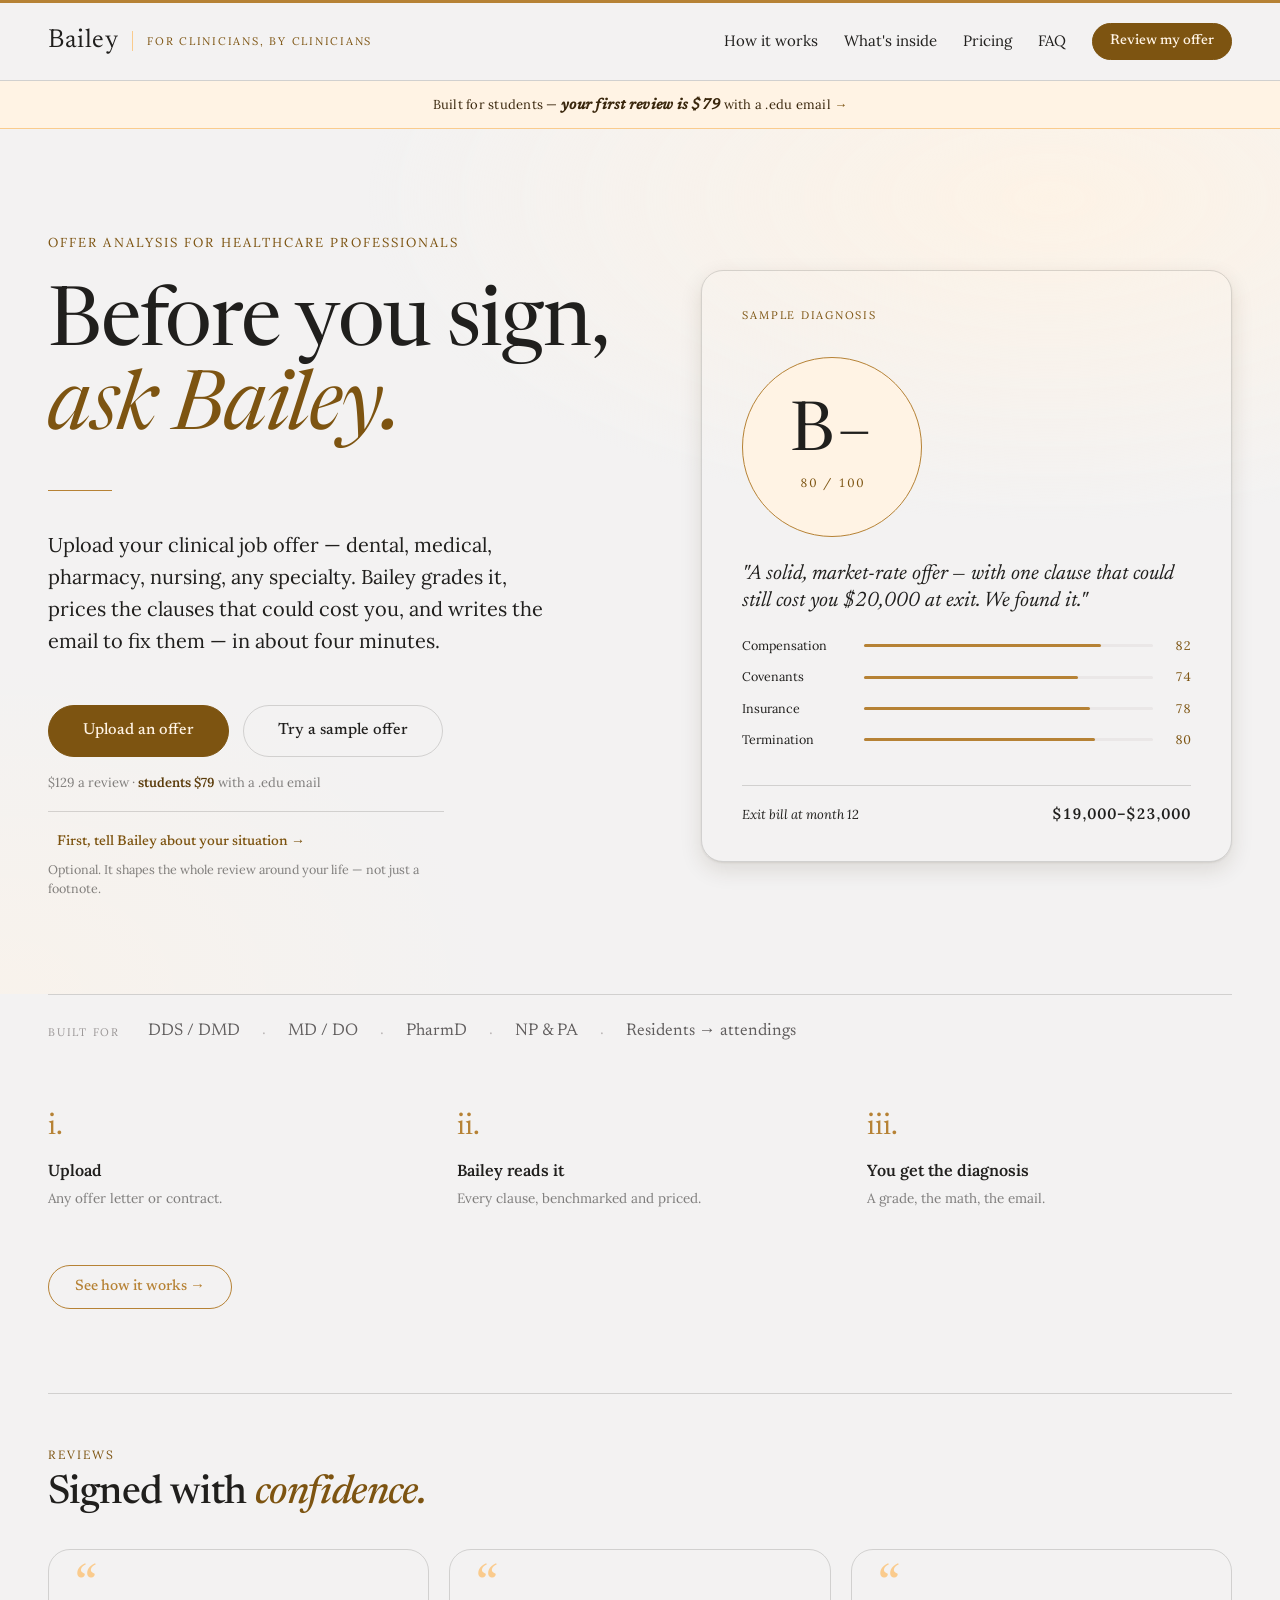
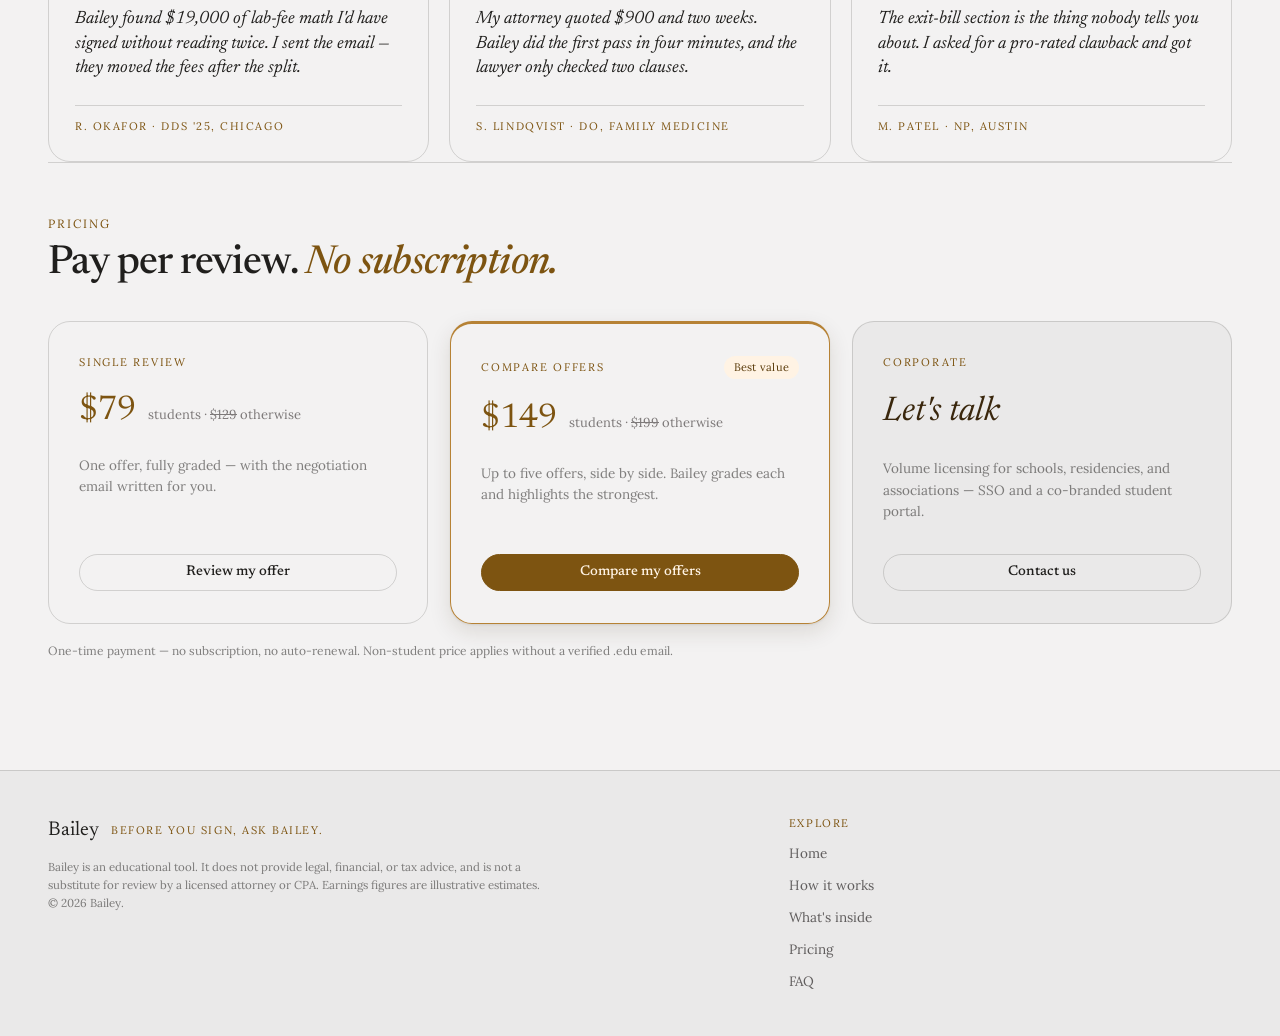
==== bailey/public/index.html @ 5e0b79df "Personalization reshapes the whole review; front-load it; lighten How-it-works Make personalization " ====
<!doctype html>
<html lang="en">
<head>
<meta charset="utf-8">
<meta name="viewport" content="width=device-width, initial-scale=1">
<title>Bailey - offer analysis for clinicians</title>
</head>
<body>
<style>
@font-face {
  font-family: 'Lora';
  font-style: italic;
  font-weight: 400;
  font-display: swap;
  src: url([data-uri]) format('woff2');
}

@font-face {
  font-family: 'Lora';
  font-style: normal;
  font-weight: 400;
  font-display: swap;
  src: url([data-uri]) format('woff2');
}

@font-face {
  font-family: 'Lora';
  font-style: normal;
  font-weight: 600;
  font-display: swap;
  src: url([data-uri]) format('woff2');
}

@font-face {
  font-family: 'Newsreader';
  font-style: italic;
  font-weight: 400;
  font-display: swap;
  src: url([data-uri]) format('woff2');
}

@font-face {
  font-family: 'Newsreader';
  font-style: italic;
  font-weight: 500;
  font-display: swap;
  src: url([data-uri]) format('woff2');
}

@font-face {
  font-family: 'Newsreader';
  font-style: normal;
  font-weight: 400;
  font-display: swap;
  src: url([data-uri]) format('woff2');
}

@font-face {
  font-family: 'Newsreader';
  font-style: normal;
  font-weight: 500;
  font-display: swap;
  src: url([data-uri]) format('woff2');
}

@font-face {
  font-family: 'Newsreader';
  font-style: normal;
  font-weight: 600;
  font-display: swap;
  src: url([data-uri]) format('woff2');
}



/* \u2550\u2550 Classical \u2014 design-system tokens \u2550\u2550 */
:root {
  --color-bg: #f3f2f2;
  --color-surface: #eae9e9;
  --color-text: #201f1d;
  --color-accent: #b68235;
  --color-divider: color-mix(in srgb, #201f1d 16%, transparent);

  --color-neutral-100: #f8f4f4;
  --color-neutral-200: #eae7e7;
  --color-neutral-300: #d7d3d3;
  --color-neutral-400: #bab6b6;
  --color-neutral-500: #9b9797;
  --color-neutral-600: #7d7979;
  --color-neutral-700: #605d5d;
  --color-neutral-800: #444141;
  --color-neutral-900: #2d2b2b;

  --color-accent-100: #fff3e4;
  --color-accent-200: #ffe3bf;
  --color-accent-300: #facb8d;
  --color-accent-400: #e1ad66;
  --color-accent-500: #c28d41;
  --color-accent-600: #a06f24;
  --color-accent-700: #7d5411;
  --color-accent-800: #5a3b0a;
  --color-accent-900: #3a270d;

  --color-accent-2-100: #fff3e4;
  --color-accent-2-800: #573d14;

  /* Page-level overrides for the Classical direction: Newsreader display serif,
     Lora body, pill controls, softly rounded cards. */
  --font-heading: 'Newsreader', Georgia, serif;
  --font-body: 'Lora', Georgia, serif;
  --font-heading-weight: 500;

  --radius-sm: 2px;
  --radius-md: 14px;
  --radius-lg: 7px;

  /* Warm, brown-tinted, layered shadows \u2014 reads like ink on paper, not a grey box */
  --shadow-sm: 0 1px 2px color-mix(in srgb, #3a270d 10%, transparent);
  --shadow-md: 0 1px 2px color-mix(in srgb, #3a270d 9%, transparent), 0 8px 22px color-mix(in srgb, #3a270d 12%, transparent);
  --shadow-lg: 0 2px 4px color-mix(in srgb, #3a270d 8%, transparent), 0 20px 46px color-mix(in srgb, #3a270d 17%, transparent);
}

*, *::before, *::after { box-sizing: border-box; }
body {
  margin: 0; background: var(--color-bg); color: var(--color-text);
  font-family: var(--font-body); font-size: 15px; line-height: 1.55; font-weight: 400;
}
h1, h2, h3, h4, h5, h6 {
  font-family: var(--font-heading); font-weight: var(--font-heading-weight);
  line-height: 1.12; letter-spacing: -0.015em; margin: 0 0 9px;
  text-wrap: balance;
}
h1 { font-weight: 400; }
p { margin: 0 0 14px; }
em { font-style: italic; }
a { color: var(--color-accent); text-underline-offset: 3px; }
a:hover { color: var(--color-accent-700); }
img { display: block; max-width: 100%; }
.text-muted { color: color-mix(in srgb, var(--color-text) 55%, transparent); }
:focus { outline: none; }
:focus-visible { outline: 2px solid var(--color-accent); outline-offset: 2px; }
::selection { background: color-mix(in srgb, var(--color-accent) 30%, transparent); }

/* \u2014 buttons (pill) \u2014 */
.btn {
  display: inline-flex; align-items: center; justify-content: center; gap: 6px;
  cursor: pointer; text-decoration: none;
  font-family: var(--font-heading); font-weight: var(--font-heading-weight);
  font-size: 14px; line-height: 1.2; color: var(--color-text);
  background: transparent; border: 1px solid transparent;
  padding: 9px 17px; border-radius: 999px;
}
.btn { transition: background .18s ease, border-color .18s ease, color .18s ease, transform .18s ease; }
.btn:disabled { opacity: 0.45; cursor: not-allowed; }
.btn-primary { color: var(--color-accent); border-color: var(--color-accent); }
.btn-primary:hover { background: color-mix(in srgb, var(--color-accent) 12%, transparent); }
.btn-primary:active { background: color-mix(in srgb, var(--color-accent) 22%, transparent); }
/* Solid, embossed-gold anchor button for the page's primary actions */
.btn-solid { background: var(--color-accent-700); color: var(--color-accent-100); border-color: var(--color-accent-700); }
.btn-solid:hover { background: var(--color-accent-800); border-color: var(--color-accent-800); color: var(--color-accent-100); }
.btn-solid:active { background: var(--color-accent-900); }
.btn-secondary { border-color: var(--color-divider); }
.btn-secondary:hover { background: color-mix(in srgb, var(--color-text) 7%, transparent); }
.btn-ghost { color: var(--color-accent-700); padding-inline: 4px; }
.btn-ghost:hover { color: var(--color-accent-800); background: color-mix(in srgb, var(--color-accent) 10%, transparent); }
.btn-block { width: 100%; }

/* \u2014 cards \u2014 */
.card {
  display: flex; flex-direction: column; gap: 9px;
  padding: 14px; border-radius: 22px; background: transparent;
  border: 1px solid var(--color-divider);
}
.card-kicker { font-size: 10px; letter-spacing: 0.1em; text-transform: uppercase; color: var(--color-accent); }
.elev-md { box-shadow: var(--shadow-md); }
.card { transition: box-shadow .22s ease, transform .22s ease, border-color .22s ease; }
@media (prefers-reduced-motion: no-preference) {
  .lift:hover { transform: translateY(-4px); box-shadow: var(--shadow-lg); border-color: color-mix(in srgb, var(--color-accent) 45%, var(--color-divider)); }
}

/* \u2014 tags (pill) \u2014 */
.tag {
  display: inline-flex; align-items: center; font-size: 11px;
  letter-spacing: 0.02em; padding: 3px 10px; border-radius: 999px;
}
.tag-accent { background: var(--color-accent-100); color: var(--color-accent-800); }
.tag-accent-2 { background: var(--color-accent-2-100); color: var(--color-accent-2-800); }
.tag-neutral { background: var(--color-neutral-100); color: var(--color-neutral-800); }
.tag-outline { border: 1px solid var(--color-accent); color: var(--color-accent); }

/* \u2014 nav \u2014 */
.nav {
  border-top: 3px solid var(--color-accent);
  border-bottom: 1px solid var(--color-divider);
}
.nav-inner {
  display: flex; align-items: center; justify-content: space-between; gap: 18px;
  padding: 20px 48px;
}
.nav a { color: var(--color-text); text-decoration: none; font-size: 15px; }
.nav a:hover { color: var(--color-accent-700); }
.nav-anchor { position: relative; padding-bottom: 2px; }
.nav-anchor::after {
  content: ""; position: absolute; left: 0; right: 0; bottom: -1px; height: 1.5px;
  background: var(--color-accent); transform: scaleX(0); transform-origin: left center;
  transition: transform .22s ease;
}
.nav-anchor:hover::after { transform: scaleX(1); }
.brand-home { transition: opacity .12s; }
.brand-home:hover { opacity: .68; }
/* mobile hamburger \u2014 hidden on desktop, revealed at the tablet breakpoint */
.nav-burger { display: none; flex-direction: column; justify-content: center; gap: 5px; width: 42px; height: 42px; padding: 9px; margin-right: -9px; background: none; border: none; cursor: pointer; }
.nav-burger span { display: block; width: 100%; height: 2px; border-radius: 2px; background: var(--color-text); transition: transform .22s ease, opacity .18s ease; }
.nav-burger.open span:nth-child(1) { transform: translateY(7px) rotate(45deg); }
.nav-burger.open span:nth-child(2) { opacity: 0; }
.nav-burger.open span:nth-child(3) { transform: translateY(-7px) rotate(-45deg); }
.mobile-menu { display: none; border-bottom: 1px solid var(--color-divider); background: var(--color-bg); padding: 6px 22px 20px; }
.mobile-menu.open { display: block; }
.mm-link { display: block; width: 100%; text-align: left; background: none; border: none; border-bottom: 1px solid var(--color-divider); padding: 15px 2px; font-family: var(--font-heading); font-size: 19px; color: var(--color-text); cursor: pointer; }
.mm-link[aria-current="page"] { color: var(--color-accent-800); }
.foot-link { transition: color .15s ease; }
.foot-link:hover { color: var(--color-accent-700) !important; }
.student-bar { transition: background .15s ease; }
.student-bar:hover { background: var(--color-accent-200) !important; }
.sample-pick { transition: border-color .15s ease, background .15s ease; }
.sample-pick:hover { border-color: var(--color-accent) !important; background: color-mix(in srgb, var(--color-accent) 6%, transparent) !important; }
.quiz-opt { transition: border-color .15s ease, background .15s ease; }
.quiz-opt:hover { border-color: var(--color-accent) !important; }

/* \u2014 tables \u2014 */
.table { width: 100%; border-collapse: collapse; font-size: 14px; }
.table th {
  text-align: left; font-size: 11px; letter-spacing: 0.08em; text-transform: uppercase;
  color: color-mix(in srgb, var(--color-text) 60%, transparent);
  padding: 9px; border-bottom: 1px solid var(--color-divider);
}
.table td { padding: 9px; border-bottom: 1px solid var(--color-divider); vertical-align: top; }

details summary::-webkit-details-marker { color: var(--color-accent); }
.table-wrap { overflow-x: auto; }

/* Soft warm glow grounding the hero \u2014 reads as paper catching light, not a flat panel */
.hero-section {
  background:
    radial-gradient(1100px 520px at 82% 8%, color-mix(in srgb, var(--color-accent-100) 85%, transparent) 0%, transparent 62%),
    radial-gradient(900px 600px at 0% 100%, color-mix(in srgb, var(--color-accent-100) 45%, transparent) 0%, transparent 55%);
}

/* Collapse the two-column hero before the columns get cramped */
@media (max-width: 1024px) {
  .hero-grid { grid-template-columns: 1fr !important; gap: 40px !important; }
  .hero-grid .hero-card-body { max-width: 620px; }
}
/* Medium band: hero stays two-column but the card is narrow, so stack the
   grade ring above the score bars instead of squishing the bars to a stub. */
@media (min-width: 1025px) and (max-width: 1400px) {
  .hero-card-body { grid-template-columns: 1fr !important; gap: 24px !important; }
}

/* Tablet and below */
@media (max-width: 820px) {
  .nav-inner { padding: 16px 22px; }
  .nav-actions { display: none !important; }
  .nav-burger { display: flex; }
  .hero-section { padding-top: 56px !important; padding-bottom: 60px !important; }
  h1.hero-title { font-size: 46px !important; }
  .pad { padding-left: 22px !important; padding-right: 22px !important; }
  .grid-collapse { grid-template-columns: 1fr !important; }
  h1.hero-title { font-size: 44px !important; }
  .stats-grid { grid-template-columns: 1fr 1fr !important; }
  .stats-grid > div { border-right: none !important; }
  .stats-grid > div:nth-child(1), .stats-grid > div:nth-child(2) { border-bottom: 1px solid var(--color-divider); }
  /* collapsed feature grids: drop the desktop column dividers and indents so the
     i-vi markers align flush down the single column */
  .feature-grid { row-gap: 10px !important; }
  .feature-grid > div { border-right: none !important; padding-left: 0 !important; padding-right: 0 !important; }
  /* built-for: drop the dot separators (they dangle at line ends when wrapped) */
  .built-for .sep { display: none !important; }
  .built-for { gap: 8px 20px !important; }
  /* landing steps: tighten the gap above and give stacked steps even spacing */
  .steps-grid { margin-top: 30px !important; row-gap: 24px !important; }
  .b2b-cta { border-left: none !important; padding-left: 0 !important; border-top: 1px solid var(--color-accent-300); padding-top: 18px; }
}

/* Phone */
@media (max-width: 560px) {
  .pad { padding-left: 16px !important; padding-right: 16px !important; }
  .nav-inner { padding: 14px 16px !important; }
  /* keep the tagline, but stack it under the wordmark so it reads as intentional */
  .nav-brand { flex-direction: column !important; align-items: flex-start !important; gap: 1px !important; }
  .brand-divider { display: none !important; }
  .brand-tag { font-size: 9.5px !important; letter-spacing: 0.12em !important; }
  body { font-size: 15px; }
  h1.hero-title { font-size: 33px !important; }
  h2 { font-size: 25px !important; }
  .hero-eyebrow { font-size: 11px !important; }
  /* let fixed-column report rows size to content */
  .exit-row { grid-template-columns: 1fr auto !important; gap: 12px !important; }
  .ask-row { grid-template-columns: 26px 1fr !important; row-gap: 6px !important; column-gap: 12px !important; }
  .ask-row .ask-worth { grid-column: 1 / -1 !important; justify-self: start !important; text-align: left !important; }
  /* reflow the 4-column market table into stacked rows */
  .mkt-head { display: none !important; }
  .mkt-row { grid-template-columns: 1fr auto !important; row-gap: 3px !important; column-gap: 12px !important; padding: 14px 0 !important; align-items: start !important; }
  .mkt-row > :nth-child(1) { grid-column: 1; grid-row: 1; }
  .mkt-row > :nth-child(4) { grid-column: 2; grid-row: 1; }
  .mkt-row > :nth-child(2) { grid-column: 1 / -1; grid-row: 2; }
  .mkt-row > :nth-child(3) { grid-column: 1 / -1; grid-row: 3; }
  .mkt-row > :nth-child(2)::before { content: "This offer: "; color: var(--color-neutral-600); }
  .mkt-row > :nth-child(3)::before { content: "Typical: "; color: var(--color-neutral-600); }
  /* grade ring a touch smaller so it never crowds the width */
  .grade-ring-lg { width: 168px !important; height: 168px !important; }
  .grade-ring-lg .grade-letter { font-size: 64px !important; }
  /* red-flag rows: stack the cost column above the note */
  .flag-body { grid-template-columns: 1fr !important; gap: 8px !important; }
  .flag-cost { border-right: none !important; padding-right: 0 !important; }
  /* hero sample card: stack the grade ring above the score bars */
  .hero-card-body { grid-template-columns: 1fr !important; gap: 20px !important; }
  .hero-ring { width: 150px !important; height: 150px !important; }
  .hero-ring span:first-child { font-size: 54px !important; }
}

/* Print / Save-as-PDF: strip the chrome and print the report cleanly */
@media print {
  .nav, .student-bar, .mobile-menu, footer, .no-print { display: none !important; }
  body { background: #fff; }
  main { max-width: none !important; padding: 0 24px !important; }
  .card { box-shadow: none !important; }
  a { color: inherit; text-decoration: none; }
  section { break-inside: avoid; }
  .flag-row, .ask-row, .exit-row, .mkt-row, tr { break-inside: avoid; }
  /* the compare table is wide on screen; shrink it to fit a printed page */
  .cmp-table { min-width: 0 !important; font-size: 10.5px !important; }
  .cmp-table th, .cmp-table td { padding: 5px 6px !important; }
}

</style>
<div id="app" style="min-height:100vh;display:flex;flex-direction:column;"></div>

<script>
/* Guarantee a responsive viewport. The artifact host wraps this page in its own
   <head>; without width=device-width, phones render at a ~980px layout and zoom
   out, and the mobile breakpoints never fire. Assert it during parse AND again
   on DOMContentLoaded/load, in case the host sets its own viewport after us. */
(function () {
  function forceViewport() {
    var m = document.querySelector('meta[name="viewport"]');
    if (!m) { m = document.createElement("meta"); m.name = "viewport"; document.head.appendChild(m); }
    if (m.getAttribute("content") !== "width=device-width, initial-scale=1") {
      m.setAttribute("content", "width=device-width, initial-scale=1");
    }
  }
  forceViewport();
  document.addEventListener("DOMContentLoaded", forceViewport);
  window.addEventListener("load", forceViewport);
})();
</script>

<script>
"use strict";

/* \u2500\u2500\u2500\u2500\u2500\u2500\u2500\u2500\u2500\u2500\u2500\u2500\u2500\u2500\u2500\u2500\u2500\u2500\u2500\u2500\u2500\u2500\u2500\u2500\u2500  helpers  \u2500\u2500\u2500\u2500\u2500\u2500\u2500\u2500\u2500\u2500\u2500\u2500\u2500\u2500\u2500\u2500\u2500\u2500\u2500\u2500\u2500\u2500\u2500\u2500\u2500 */
const esc = (s) => String(s ?? "").replace(/[&<>"']/g, c => ({'&':'&amp;','<':'&lt;','>':'&gt;','"':'&quot;',"'":'&#39;'}[c]));
const money = (v) => (v == null ? "\u2014" : "$" + Number(v).toLocaleString());
const dash = (v) => (v === null || v === undefined || v === "" ? "\u2014" : v);

const CATEGORY_LABELS = {
  compensation: "Compensation",
  restrictive_covenants: "Restrictive covenants",
  insurance_and_benefits: "Insurance & benefits",
  termination_and_flexibility: "Termination & flexibility",
};
const VERDICT = {
  favorable:   { cls: "tag tag-accent-2", lbl: "Above market" },
  typical:     { cls: "tag tag-neutral",  lbl: "Market" },
  unfavorable: { cls: "tag tag-accent",   lbl: "Below market" },
  missing:     { cls: "tag tag-outline",  lbl: "Missing" },
};
const ROMAN = ["i.", "ii.", "iii.", "iv.", "v.", "vi.", "vii.", "viii."];
const ANALYZE_STEPS = [
  "Reading every clause in the contract",
  "Benchmarking each term against the market",
  "Modeling your first-year earnings",
  "Totaling the cost of leaving",
  "Writing your negotiation email",
];

const app = document.getElementById("app");
const STORE_KEY = "bailey.offers.v1";
const uid = () => Date.now().toString(36) + Math.random().toString(36).slice(2, 7);

function loadOffers() {
  try { return JSON.parse(localStorage.getItem(STORE_KEY)) || []; } catch (e) { return []; }
}
function saveOffers() {
  try { localStorage.setItem(STORE_KEY, JSON.stringify(state.offers)); } catch (e) { /* quota / private mode */ }
}

const PROFILE_KEY = "bailey.profile.v1";
function loadProfile() { try { return JSON.parse(localStorage.getItem(PROFILE_KEY)) || null; } catch (e) { return null; } }
function saveProfile() { try { localStorage.setItem(PROFILE_KEY, JSON.stringify(state.profile)); } catch (e) { /* ignore */ } }

/* Optional "tell Bailey about your situation" questionnaire \u2014 re-weights the
   review to the reader's life. Kept short; answers live only in the browser. */
const QUIZ = [
  { key: "stage",    q: "Where are you in your career?", opts: [["student", "Student"], ["newgrad", "New grad"], ["early", "1-5 years in"], ["established", "Established"]] },
  { key: "ties",     q: "How tied are you to this area?", opts: [["rooted", "Rooted here"], ["some", "Somewhat"], ["open", "Open to relocating"]] },
  { key: "debt",     q: "Student debt?", opts: [["none", "None"], ["low", "Under $100k"], ["mid", "$100k-$250k"], ["high", "Over $250k"]] },
  { key: "plans",    q: "Anything big on the horizon?", opts: [["relocate", "Relocating soon"], ["family", "Starting a family"], ["home", "Buying a home"], ["none", "Not right now"]] },
  { key: "priority", q: "What matters most in this job?", opts: [["income", "Maximizing income"], ["stability", "Stability & predictability"], ["flexibility", "Flexibility & lifestyle"]] },
];

/* A session library of analyzed offers, persisted client-side. */
const state = {
  stage: "landing",     // landing | analyzing | report | compare | shared | how | features | pricing | faq
  offers: loadOffers(), // [{ id, filename, analysis }]
  activeId: null,       // offer shown in the report view
  filename: "",         // file being analyzed (for the analyzing stage)
  step: 0, error: "", copied: false,
  sharedOffer: null,    // a read-only review decoded from a #r= share link
  sharedCopied: false,  // "Link copied" state on the Share button
  pickerOpen: false,    // sample-offer picker modal
  profile: loadProfile(), // optional questionnaire answers
  quizOpen: false,      // questionnaire modal
  quizDraft: {},        // in-progress questionnaire selections
};
let stepTimer = null;

function set(patch) { Object.assign(state, patch); render(); }
function activeOffer() {
  if (state.stage === "shared" && state.sharedOffer) return state.sharedOffer;
  return state.offers.find(o => o.id === state.activeId) || null;
}
function offerLabel(o) { return (o.analysis && o.analysis.extraction && o.analysis.extraction.employer_name) || o.filename || "Offer"; }

/* \u2500\u2500 shareable report links \u2500\u2500
   A review is encoded into the URL hash (#r=\u2026) so it can be opened by anyone
   with the link \u2014 no account, no server. Gzip-compressed when the browser
   supports CompressionStream, otherwise plain base64url of the JSON. */
function b64urlFromBytes(bytes) { let s = ""; for (const b of bytes) s += String.fromCharCode(b); return btoa(s).replace(/\+/g, "-").replace(/\//g, "_").replace(/=+$/, ""); }
function bytesFromB64url(str) { str = str.replace(/-/g, "+").replace(/_/g, "/"); while (str.length % 4) str += "="; const bin = atob(str); const out = new Uint8Array(bin.length); for (let i = 0; i < bin.length; i++) out[i] = bin.charCodeAt(i); return out; }
async function encodeShare(obj) {
  const json = JSON.stringify(obj);
  if (window.CompressionStream) {
    const buf = await new Response(new Blob([json]).stream().pipeThrough(new CompressionStream("gzip"))).arrayBuffer();
    return "g" + b64urlFromBytes(new Uint8Array(buf));
  }
  return "r" + b64urlFromBytes(new TextEncoder().encode(json));
}
async function decodeShare(payload) {
  const kind = payload[0], data = payload.slice(1);
  if (kind === "g") {
    const txt = await new Response(new Blob([bytesFromB64url(data)]).stream().pipeThrough(new DecompressionStream("gzip"))).text();
    return JSON.parse(txt);
  }
  return JSON.parse(new TextDecoder().decode(bytesFromB64url(data)));
}
async function shareReport() {
  const o = activeOffer();
  if (!o) return;
  try {
    let url;
    if (o.sampleId) {
      // Sample reviews get a short, clean link \u2014 the whole review is a known
      // scenario, so we only need its id (e.g. #s=rough), not the full payload.
      url = location.origin + location.pathname + "#s=" + o.sampleId;
    } else {
      const payload = await encodeShare({ v: 1, filename: o.filename, analysis: o.analysis });
      url = location.origin + location.pathname + "#r=" + payload;
    }
    try { await navigator.clipboard.writeText(url); } catch (e) { /* clipboard blocked */ }
    state.sharedCopied = true; render();
    setTimeout(() => { state.sharedCopied = false; render(); }, 1900);
  } catch (e) { /* ignore */ }
}
function showShared(analysis, filename) {
  state.sharedOffer = { id: "shared", filename: filename || "Shared review", analysis: analysis };
  state.stage = "shared"; render(); window.scrollTo(0, 0);
}
function openSharedFromHash() {
  const hash = location.hash || "";
  const shortMatch = hash.match(/^#s=([a-z0-9_-]+)$/i);
  if (shortMatch) {
    return sampleAnalysisFor(shortMatch[1]).then(a => { if (a) { showShared(a, "Shared review"); return true; } return false; }).catch(() => false);
  }
  const m = hash.match(/^#r=(.+)$/);
  if (!m) return Promise.resolve(false);
  return decodeShare(m[1]).then(obj => {
    if (obj && obj.analysis) { showShared(obj.analysis, obj.filename); return true; }
    return false;
  }).catch(() => false);
}
function clearHash() { if (location.hash) history.replaceState(null, "", location.pathname + location.search); }

/* \u2500\u2500\u2500\u2500\u2500\u2500\u2500\u2500\u2500\u2500\u2500\u2500\u2500\u2500\u2500\u2500\u2500\u2500\u2500\u2500\u2500\u2500\u2500\u2500\u2500  flow  \u2500\u2500\u2500\u2500\u2500\u2500\u2500\u2500\u2500\u2500\u2500\u2500\u2500\u2500\u2500\u2500\u2500\u2500\u2500\u2500\u2500\u2500\u2500\u2500\u2500 */
function beginAnalysis(runFetch, filename, meta) {
  clearInterval(stepTimer);
  set({ stage: "analyzing", step: 0, filename, error: "" });

  const promise = runFetch();
  let resolved = null, failed = null;
  promise.then(d => { resolved = d; }).catch(e => { failed = e; });

  stepTimer = setInterval(() => {
    if (failed) { clearInterval(stepTimer); finishFail(failed); return; }
    if (state.step < ANALYZE_STEPS.length - 1) { set({ step: state.step + 1 }); return; }
    // On the last step: wait for the network before showing the report.
    if (resolved) { clearInterval(stepTimer); finishOk(resolved, filename, meta); }
    else if (failed) { clearInterval(stepTimer); finishFail(failed); }
  }, 900);
}
function finishOk(resolved, filename, meta) {
  const offer = { id: uid(), filename: resolved.filename || filename, analysis: resolved.analysis };
  if (meta && meta.sampleId) offer.sampleId = meta.sampleId;
  state.offers = state.offers.concat([offer]);
  saveOffers();
  set({ stage: "report", activeId: offer.id, error: "" });
}
function finishFail(failed) {
  set({ stage: "landing", error: failed.message || "Something went wrong." });
}

/* \u2500\u2500\u2500\u2500\u2500\u2500\u2500\u2500\u2500\u2500\u2500\u2500\u2500\u2500\u2500\u2500\u2500\u2500\u2500\u2500\u2500\u2500\u2500\u2500\u2500  library navigation  \u2500\u2500\u2500\u2500\u2500\u2500\u2500\u2500\u2500\u2500\u2500\u2500\u2500\u2500\u2500\u2500\u2500\u2500\u2500\u2500\u2500\u2500\u2500\u2500\u2500 */
function openReport(id) { set({ stage: "report", activeId: id, error: "" }); }
function openCompare() { if (state.offers.length >= 2) set({ stage: "compare", error: "" }); }

/* Load the sample offers (any not already in the library) and open the
   side-by-side comparison \u2014 powers the picker's "compare all three". */
function loadCompareSamples() {
  clearInterval(stepTimer);
  const have = new Set(state.offers.map(o => o.sampleId).filter(Boolean));
  const need = SAMPLES.filter(s => !have.has(s.id));
  if (!need.length) { set({ pickerOpen: false, stage: "compare", error: "" }); window.scrollTo(0, 0); return; }
  set({ pickerOpen: false, stage: "analyzing", step: 0, filename: "Comparing sample offers", error: "" });
  let i = 0;
  stepTimer = setInterval(() => { if (i < ANALYZE_STEPS.length - 1) set({ step: ++i }); }, 650);
  Promise.all(need.map(s => sampleAnalysisFor(s.id))).then(list => {
    clearInterval(stepTimer);
    const added = list.map((a, idx) => ({ id: uid(), filename: need[idx].label, analysis: a, sampleId: need[idx].id }));
    state.offers = state.offers.concat(added);
    saveOffers();
    set({ stage: "compare", error: "" });
    window.scrollTo(0, 0);
  }).catch(() => { clearInterval(stepTimer); set({ stage: "landing", error: "Could not load the sample comparison." }); });
}
function newReview() { clearHash(); set({ stage: "landing", error: "", sharedOffer: null }); }
function removeOffer(id) {
  state.offers = state.offers.filter(o => o.id !== id);
  saveOffers();
  if (state.offers.length === 0) return set({ stage: "landing", activeId: null });
  if (state.stage === "compare" && state.offers.length < 2) return set({ stage: "report", activeId: state.offers[0].id });
  if (state.activeId === id) return set({ activeId: state.offers[0].id });
  render();
}

const DEMO_BY_ID={dso:{"extraction": {"employer_name": "BrightSmile Dental Partners, LLC", "position_title": "Associate Dentist", "profession": "general dentistry", "location": "Frisco, Texas", "practice_type": "dso", "employment_status": "W-2 employee (implied; not explicitly stated)", "full_time": true, "days_per_week": 5, "compensation": {"base_salary_annual": null, "daily_guarantee": 650, "production_percentage": 30, "compensation_basis": "collections", "guarantee_duration_months": 3, "sign_on_bonus": 15000, "sign_on_bonus_clawback": "Full repayment if employment ends for any reason within 24 months, due within 30 days of termination (Section 3.4).", "relocation_assistance": null, "student_loan_repayment": null, "lab_fee_deduction": "Lab fees, implant/specialty supply costs, refunds, and chargebacks are deducted from collections before the 30% split (Section 3.3)."}, "restrictive_covenants": {"non_compete_radius_miles": 15, "non_compete_duration_months": 24, "non_compete_scope": "Practicing dentistry within 15 miles of ANY employer or affiliate office where the provider worked even once \u2014 not just the home office (Section 7.1).", "non_solicit_patients_months": 24, "non_solicit_staff_months": 24, "liquidated_damages": "$100,000 liquidated damages for breach, plus injunctive relief (Section 7.3)."}, "term_and_termination": {"initial_term_months": 24, "auto_renewal": true, "termination_notice_days_employer": 30, "termination_notice_days_provider": 90, "for_cause_provisions": "For-cause triggers include failure to meet unspecified production standards and conduct 'in Employer's sole judgment' detrimental to reputation (Section 6.2) \u2014 broad and subjective."}, "benefits": {"malpractice_type": "claims_made_no_tail", "tail_coverage_paid_by": "Provider, at provider's sole expense, on termination for any reason (Section 5).", "health_insurance": "Eligible for group health plan per plan terms.", "retirement": "Eligible for 401(k) per plan terms; no match specified.", "ce_allowance": "$500 per year; no paid CE days specified.", "pto": "5 days per contract year.", "licensure_dues_covered": null}, "patient_records_ownership": "All patient records, charts, and goodwill belong solely to the employer (Section 8).", "other_notable_clauses": ["Employer may reassign the provider to other locations it 'reasonably designates' (Section 1).", "Clinical judgment clause is qualified by required compliance with employer treatment-planning protocols (Section 9)."]}, "score": {"overall": 80, "grade": "B-", "headline": "A solid, market-rate offer \u2014 with a few clauses that could still cost you around $20,000 if you leave them as-is.", "categories": [{"category": "compensation", "score": 82, "rationale": "The 30% collections split and $650/day floor sit right in market range. Two details are worth a closer look: pay is on collections rather than production, and lab fees come out before the split \u2014 together that trims a few points off your effective take, and the daily guarantee expires after 90 days."}, {"category": "restrictive_covenants", "score": 74, "rationale": "A 24-month, 15-mile non-compete measured from every office you cover is on the broader end, and it's backed by $100,000 in liquidated damages. Both are common negotiation points and worth tightening before you sign."}, {"category": "insurance_and_benefits", "score": 78, "rationale": "Group health and 401(k) eligibility are solid. Two gaps to raise: provider-paid tail coverage is a real exit cost, and 5 PTO days with $500 of CE sit below the typical 10-15 days and $1,500-$3,000."}, {"category": "termination_and_flexibility", "score": 80, "rationale": "Reasonable overall, with a few asymmetries worth balancing: notice is 30 days from them versus 90 from you, the for-cause triggers are broadly worded, and the sign-on clawback isn't pro-rated."}]}, "summary": "This is a two-year associate dentist offer from BrightSmile Dental Partners, a DSO in Frisco, Texas. Pay is a $650 daily guarantee for only the first 90 days, after which you are paid 30% of net collections \u2014 meaning 30% of what the office actually collects for your work, after lab fees and supply costs are subtracted. It includes a $15,000 signing bonus with a two-year full-repayment clawback, a 24-month/15-mile non-compete measured from every office you ever work at, and claims-made malpractice insurance where you pay for tail coverage yourself when you leave.", "financial_analysis": {"scenarios": [{"label": "Conservative", "assumed_daily_production": 2500, "estimated_annual_gross": 143000, "how_calculated": "$2,500 production \u00d7 92% collections \u2212 10% lab fees = $2,050 net collections/day; 30% = $615/day. The $650 floor applies for the first ~62 working days, then $615 \u00d7 the remaining 168 days: about $143,000."}, {"label": "Expected", "assumed_daily_production": 3200, "estimated_annual_gross": 181000, "how_calculated": "$3,200 production \u00d7 92% \u2212 lab fees = $2,624 net collections/day; 30% = $787/day \u00d7 230 working days \u2248 $181,000. The guarantee never applies because $787 beats the $650 floor."}, {"label": "Strong", "assumed_daily_production": 4000, "estimated_annual_gross": 226000, "how_calculated": "$4,000 production \u00d7 92% \u2212 lab fees = $3,280 net collections/day; 30% = $984/day \u00d7 230 working days \u2248 $226,000."}], "break_even_daily_production": 2650, "break_even_explanation": "You need to produce about $2,650 per day before your 30% of net collections beats the $650 guarantee. New grads in their first months at a new office frequently produce below this while their schedule fills \u2014 and this contract's guarantee disappears after 90 days, exactly when many associates are still ramping.", "effective_split_note": "On a $3,200 production day you receive $787 \u2014 which is 24.6% of your production, not 30%. The collections basis and pre-split lab-fee deduction together cost about 5.4 points of the stated split, roughly $20,000 per year at mid-range production.", "assumptions": ["230 working days per year (5 days/week less holidays and PTO).", "92% collection rate \u2014 a healthy office; many collect 88-95%, and you bear the difference under this contract.", "Lab and specialty supply costs averaging 10% of production across a general-dentistry mix; crown/implant-heavy schedules run higher.", "Typical new-grad GP production of $2,500-$4,000/day based on published dental-economics survey ranges; your local market and patient flow may differ.", "All figures are pre-tax gross compensation estimates for education, not income projections or promises."]}, "exit_costs": {"scenario": "If you leave \u2014 or are let go \u2014 12 months in", "items": [{"item": "Sign-on bonus repayment", "estimated_cost": "$15,000", "basis": "Section 3.4 requires full repayment within 30 days if employment ends for any reason within 24 months \u2014 no pro-rating, and it applies even if the employer terminates you without cause."}, {"item": "Malpractice tail coverage", "estimated_cost": "$4,000-$8,000", "basis": "Section 5 makes tail your sole expense. Tail policies typically cost 1-2x the annual claims-made premium for general dentistry."}, {"item": "Non-compete relocation drag", "estimated_cost": "Hard to price \u2014 potentially your next job", "basis": "Section 7.1 blocks practice within 15 miles of every office you ever covered for 24 months; if you floated between several offices, much of the metro may be off-limits."}], "estimated_total": "$19,000-$23,000 in direct costs", "note": "That is the cash price of leaving in year one \u2014 before counting the $100,000 liquidated-damages exposure if the non-compete is breached, or the income gap while you find work outside the restricted zone."}, "market_comparison": [{"term": "Compensation basis", "this_offer": "30% of collections, lab fees deducted before the split", "typical_range": "Production-based, or collections with lab fees deducted after the split", "verdict": "unfavorable", "note": "The single most expensive difference in this contract \u2014 worth about $20,000/year at mid-range production."}, {"term": "Tail coverage", "this_offer": "Provider pays, on termination for any reason", "typical_range": "Employer-paid, split, or employer-paid if terminated without cause", "verdict": "unfavorable", "note": null}, {"term": "Non-compete", "this_offer": "15 mi / 24 mo, from every office worked", "typical_range": "5-10 mi / 12-24 mo, primary office only", "verdict": "unfavorable", "note": "The 'every office' measurement is the aggressive part, more than the radius."}, {"term": "Covenant penalty", "this_offer": "$100,000 liquidated damages", "typical_range": "Usually absent; injunctive relief only", "verdict": "unfavorable", "note": null}, {"term": "Sign-on clawback", "this_offer": "Full repayment, 24 months, any reason", "typical_range": "Pro-rated monthly, waived if terminated without cause", "verdict": "unfavorable", "note": null}, {"term": "Guarantee duration", "this_offer": "90 days", "typical_range": "6-12 months for new graduates", "verdict": "unfavorable", "note": "Ends right when most new associates are still building a schedule."}, {"term": "Notice periods", "this_offer": "Employer 30 days / you 90 days", "typical_range": "Mutual 60-90 days", "verdict": "unfavorable", "note": null}, {"term": "PTO", "this_offer": "5 days", "typical_range": "10-15 days", "verdict": "unfavorable", "note": null}, {"term": "CE allowance", "this_offer": "$500/year", "typical_range": "$1,500-$3,000 plus paid CE days", "verdict": "unfavorable", "note": null}, {"term": "Daily guarantee", "this_offer": "$650/day", "typical_range": "$600-$800/day for new-grad GPs", "verdict": "typical", "note": "Varies by region; DFW-metro offers commonly land in this band."}, {"term": "Production split", "this_offer": "30%", "typical_range": "28-35% of collections for DSO associates", "verdict": "typical", "note": "The rate is fine \u2014 it's the basis and deductions that cost you."}, {"term": "Sign-on bonus", "this_offer": "$15,000", "typical_range": "$5,000-$25,000 at DSOs", "verdict": "typical", "note": null}], "strengths": ["The 30% rate itself is within the normal range for DSO associate agreements.", "A daily guarantee during ramp-up is standard and $650/day is a reasonable floor while it lasts.", "The $15,000 signing bonus is a real benefit if you stay the full two years.", "Health insurance and 401(k) eligibility are included."], "red_flags": [{"title": "Pay is based on collections, with deductions taken before your split", "severity": "high", "clause_reference": "Section 3.3 \u2014 'Net Collections'", "explanation": "You are paid on what the office collects, not what you produce. If the office bills $30,000 for your work but only collects $24,000 \u2014 and then subtracts lab fees and implant supplies \u2014 your 30% applies to the smaller number. You bear the risk of the office's billing performance, and lab-heavy procedures can pay you dramatically less than expected.", "cost_if_ignored": "~$20,000 / year", "timing": "Ongoing", "what_to_do": "Ask for the office's historical collection rate in writing, and ask whether the split can be based on production \u2014 or at minimum whether lab fees can be deducted after the split. Both are commonly negotiated."}, {"title": "You pay your own malpractice tail coverage", "severity": "high", "clause_reference": "Section 5", "explanation": "The employer provides claims-made insurance, which only covers claims filed while the policy is active. When you leave \u2014 even if they fire you \u2014 you must buy 'tail' coverage for later-filed claims, at your own expense. Tail typically costs one to two times the annual premium, due right when you're changing jobs.", "cost_if_ignored": "$4,000-$8,000 at exit", "timing": "On exit", "what_to_do": "Ask the employer to pay the tail \u2014 or split it, or cover it if they terminate you without cause. This is one of the most commonly won asks in healthcare contract negotiation."}, {"title": "Non-compete measured from every office you ever touch", "severity": "high", "clause_reference": "Section 7.1", "explanation": "The 15-mile, 24-month restriction applies around any employer or affiliate office where you provided services 'on one or more occasions.' If they float you between offices, the restricted zones stack and can blanket the metro area, severely limiting where you can work next.", "cost_if_ignored": "Possibly your next job", "timing": "On exit", "what_to_do": "Ask to limit the non-compete to your primary office only, and to have it waived if the employer terminates you without cause. Have any final language reviewed professionally for enforceability under Texas law."}, {"title": "$100,000 liquidated damages for covenant breach", "severity": "high", "clause_reference": "Section 7.3", "explanation": "Beyond the non-compete itself, breaching it triggers an automatic $100,000 payment plus court orders \u2014 a large fixed penalty that applies regardless of how much harm, if any, the employer actually suffered.", "cost_if_ignored": "$100,000", "timing": "If breached", "what_to_do": "Ask for this clause to be removed or substantially reduced; a fixed six-figure penalty is not a standard feature of associate agreements."}, {"title": "Sign-on bonus is fully repayable for two years, even if they fire you", "severity": "medium", "clause_reference": "Section 3.4", "explanation": "The $15,000 must be repaid in full if employment ends 'for any reason' within 24 months \u2014 including the employer terminating you without cause on 30 days' notice. There is no pro-rating: leaving in month 23 costs the same as leaving in month 2.", "cost_if_ignored": "Up to $15,000", "timing": "Early exit", "what_to_do": "Ask for the clawback to pro-rate monthly and to be waived if the employer terminates without cause."}, {"title": "Vague for-cause termination triggers", "severity": "medium", "clause_reference": "Section 6.2", "explanation": "The employer can fire you immediately for failing 'production standards' that aren't defined anywhere, or for conduct they alone judge harmful to their reputation. Vague triggers like these can convert a without-cause firing (with notice) into a for-cause one \u2014 immediate, and reputationally worse.", "cost_if_ignored": null, "timing": "If terminated", "what_to_do": "Ask for production standards to be defined in writing and for a cure period \u2014 written notice and 15-30 days to fix the issue \u2014 before for-cause termination."}, {"title": "Notice periods are lopsided: they give 30 days, you give 90", "severity": "medium", "clause_reference": "Section 6.1", "explanation": "The employer can end the agreement on 30 days' notice while you must give 90. Combined with the 90-day non-renewal window and auto-renewal, leaving cleanly requires careful calendar math.", "cost_if_ignored": null, "timing": "On exit", "what_to_do": "Ask to make notice periods mutual \u2014 60/60 or 90/90."}, {"title": "Thin PTO and CE support", "severity": "low", "clause_reference": "Section 4", "explanation": "Five PTO days and $500 of CE per year are on the low end; many offers include 10+ days and $1,500-$3,000 in CE with dedicated CE days.", "cost_if_ignored": "$2,000-$4,000 / year", "timing": "Ongoing", "what_to_do": "Ask for additional PTO and a larger CE allowance \u2014 low-cost items employers often concede."}, {"title": "Employer owns all patient records and goodwill", "severity": "low", "clause_reference": "Section 8", "explanation": "Standard for DSO agreements, but combined with the patient non-solicit it means the patients you build relationships with cannot follow you when you leave.", "cost_if_ignored": null, "timing": "On exit", "what_to_do": "Understand this going in; ask whether departing providers may notify patients of their departure, which some states require regardless of contract."}], "negotiation_playbook": [{"priority": 1, "topic": "Compensation basis and lab fees", "rationale": "Collections-based pay with pre-split lab deductions is the biggest driver of lower-than-expected take-home for new associates \u2014 about five points of your effective split.", "estimated_value": "$15,000-$40,000 over the two-year term", "suggested_ask": "Would you be open to basing my percentage on adjusted production, or alternatively deducting lab fees after the split? I'd also appreciate the office's collection-rate history for the past year."}, {"priority": 2, "topic": "Tail coverage", "rationale": "Provider-paid tail is a four-to-five-figure exit cost and is very commonly shifted to the employer in negotiation.", "estimated_value": "$4,000-$8,000", "suggested_ask": "I'd like the agreement to provide employer-paid tail coverage, or at minimum employer-paid tail if my employment is terminated without cause."}, {"priority": 3, "topic": "Sign-on clawback terms", "rationale": "A pro-rated, no-fault-protected clawback is the market norm; full repayment after 23 months, or after being fired, is not.", "estimated_value": "Up to $15,000", "suggested_ask": "Could the signing-bonus repayment pro-rate monthly over the 24 months, and be waived if the company terminates me without cause?"}, {"priority": 4, "topic": "Guarantee duration", "rationale": "Ninety days is a short ramp; new-patient flow and credentialing often take longer, and a longer floor protects you while your schedule fills.", "estimated_value": "$2,000-$8,000 in ramp-up months", "suggested_ask": "Given typical ramp-up time, would you extend the $650 daily guarantee to the first 6 months?"}, {"priority": 5, "topic": "Non-compete scope", "rationale": "As written, the restriction stacks around every office you ever cover, which can lock you out of the whole metro.", "estimated_value": "Hard to price \u2014 protects your ability to keep working locally", "suggested_ask": "Can we limit the non-compete to my primary practice location, and waive it entirely if I'm terminated without cause?"}, {"priority": 6, "topic": "PTO and CE allowance", "rationale": "Both sit well below market and are inexpensive for the employer to improve \u2014 a common easy 'yes' that builds momentum in the negotiation.", "estimated_value": "$2,000-$4,000 per year", "suggested_ask": "Would you consider 10 days of PTO and a $1,500 CE allowance with two paid CE days, in line with comparable associate positions?"}], "negotiation_email": "Subject: BrightSmile associate agreement \u2014 a few questions before I sign\n\nHi Dr. [Name],\n\nThank you again for the offer to join the Frisco team \u2014 I'm genuinely excited about the practice, and everyone I met made a great impression. I've been through the agreement carefully and I'd love to talk through four items before we finalize:\n\n1. Compensation basis. As drafted, my 30% applies to collections after lab and supply deductions. Would you be open to basing the split on adjusted production, or deducting lab fees after the split? I'd also appreciate seeing the office's collection-rate history so I can plan realistically.\n\n2. Tail coverage. The agreement currently has me purchasing tail at my own expense on any exit. Employer-paid tail \u2014 or employer-paid if termination is without cause \u2014 would mean a lot to me, and I understand it's a common structure.\n\n3. Signing bonus repayment. Could the repayment obligation pro-rate monthly over the 24 months, and be waived if the company ends my employment without cause?\n\n4. Guarantee period. Since new-patient flow takes time to build, would you consider extending the $650 daily guarantee from 90 days to six months?\n\nNone of these change my enthusiasm about the role \u2014 I'd just like the agreement to reflect a structure we're both comfortable with for the long term. Happy to hop on a call this week if that's easier.\n\nBest,\n[Name]", "value_at_stake": "Winning even two or three of these asks is typically worth $20,000-$45,000 over the two-year term \u2014 against an employer cost of a single email to their attorney.", "overall_read": "This offer has a market-typical headline \u2014 30% with a $650/day floor and a $15,000 bonus \u2014 attached to below-market fine print: collections-based pay with pre-split lab deductions, provider-paid tail, a stacking metro-wide non-compete with a $100,000 penalty, and a two-year full clawback. Offers like this are frequently improved substantially in negotiation; the biggest items to resolve before signing are the compensation basis, the tail coverage, and the non-compete scope."},private:{"extraction": {"employer_name": "Cedar Park Family Dental", "position_title": "Associate Dentist", "profession": "general dentistry", "location": "Austin, Texas", "practice_type": "private_practice", "employment_status": "W-2 employee", "full_time": true, "days_per_week": 4, "compensation": {"base_salary_annual": null, "daily_guarantee": 700, "production_percentage": 32, "compensation_basis": "production", "guarantee_duration_months": 12, "sign_on_bonus": 10000, "sign_on_bonus_clawback": "Pro-rated monthly over 24 months; the unearned portion is repayable, and it is waived if the practice terminates you without cause (Section 3.5).", "relocation_assistance": null, "student_loan_repayment": null, "lab_fee_deduction": "Lab fees are a practice expense and are not deducted from the provider's production before the split (Section 3.2)."}, "restrictive_covenants": {"non_compete_radius_miles": 7, "non_compete_duration_months": 12, "non_compete_scope": "Limited to the practice's single Austin location; measured only from the primary office (Section 7.1).", "non_solicit_patients_months": 12, "non_solicit_staff_months": 12, "liquidated_damages": "None specified; the practice may seek injunctive relief only."}, "term_and_termination": {"initial_term_months": 24, "auto_renewal": true, "termination_notice_days_employer": 60, "termination_notice_days_provider": 60, "for_cause_provisions": "For-cause triggers are defined and limited to loss of licensure, exclusion from federal programs, and uncured material breach with a 30-day cure period (Section 6.2)."}, "benefits": {"malpractice_type": "occurrence", "tail_coverage_paid_by": "Not applicable \u2014 occurrence coverage needs no tail (Section 5).", "health_insurance": "Employer-subsidized group health plan.", "retirement": "401(k) with 3% employer match.", "ce_allowance": "$2,500 per year plus 3 paid CE days.", "pto": "12 days per contract year.", "licensure_dues_covered": "Licensure, DEA, and one association membership covered."}, "patient_records_ownership": "Patient records remain the property of the practice (Section 8) \u2014 standard, with a provision allowing departing providers to send a patient-notification letter.", "other_notable_clauses": ["Schedule is a fixed four-day week with no mandatory reassignment to other locations.", "Mentorship from the owner dentist is written into the first six months (Section 9)."]}, "score": {"overall": 82, "grade": "B", "headline": "A genuinely strong first offer \u2014 production-based pay, occurrence malpractice, and a fair, single-office non-compete.", "categories": [{"category": "compensation", "score": 84, "rationale": "32% of production with lab fees kept off your split and a full-year $700/day guarantee is an above-average new-grad package; there's no collections risk to absorb."}, {"category": "restrictive_covenants", "score": 80, "rationale": "A 7-mile, 12-month non-compete tied to one office, with no liquidated-damages penalty, is on the reasonable end for private practice."}, {"category": "insurance_and_benefits", "score": 86, "rationale": "Occurrence malpractice (no tail ever owed), a 401(k) match, 12 PTO days, and $2,500 CE with paid days are all at or above market."}, {"category": "termination_and_flexibility", "score": 78, "rationale": "Mutual 60-day notice and defined for-cause triggers with a cure period are fair; the main open question is the auto-renewal window."}]}, "summary": "This is a two-year associate offer from Cedar Park Family Dental, an owner-operated private practice in Austin. You'd work a fixed four-day week at 32% of your production \u2014 with lab fees paid by the practice rather than deducted from your split \u2014 plus a $700/day guarantee for a full year. It carries occurrence malpractice (so you never owe tail coverage), a pro-rated and cause-protected $10,000 sign-on, and a modest 7-mile, 12-month non-compete limited to the single office.", "financial_analysis": {"scenarios": [{"label": "Conservative", "assumed_daily_production": 2500, "estimated_annual_gross": 147000, "how_calculated": "$2,500 production \u00d7 32% = $800/day, which beats the $700 floor; $800 \u00d7 184 working days (4-day weeks) \u2248 $147,000."}, {"label": "Expected", "assumed_daily_production": 3400, "estimated_annual_gross": 200000, "how_calculated": "$3,400 production \u00d7 32% = $1,088/day \u00d7 184 working days \u2248 $200,000. Because pay is on production, there is no collections haircut."}, {"label": "Strong", "assumed_daily_production": 4200, "estimated_annual_gross": 247000, "how_calculated": "$4,200 production \u00d7 32% = $1,344/day \u00d7 184 working days \u2248 $247,000."}], "break_even_daily_production": 2188, "break_even_explanation": "You beat the $700/day guarantee once you produce about $2,188/day. Because the guarantee lasts a full 12 months, you're protected through your entire ramp-up rather than for just the first 90 days.", "effective_split_note": "Because the split is on production and lab fees are the practice's expense, your effective take-home tracks the stated 32% \u2014 there's no hidden gap between the headline rate and what you actually earn.", "assumptions": ["184 working days per year (a fixed 4-day week less holidays and PTO).", "Pay is on production, so no collection-rate assumption is needed.", "Lab fees are borne by the practice per Section 3.2 and do not reduce the split.", "Typical new-grad GP production of $2,500-$4,200/day based on published dental-economics survey ranges; your local market and patient flow may differ.", "All figures are pre-tax gross compensation estimates for education, not income projections or promises."]}, "exit_costs": {"scenario": "If you leave \u2014 or are let go \u2014 12 months in", "items": [{"item": "Sign-on bonus repayment", "estimated_cost": "$5,000", "basis": "Section 3.5 pro-rates the $10,000 over 24 months, so about half remains unearned at month 12 \u2014 and none is owed if the practice terminates you without cause."}, {"item": "Malpractice tail coverage", "estimated_cost": "$0", "basis": "Coverage is occurrence-based (Section 5), which continues to cover claims from your employment period after you leave \u2014 no tail policy is ever required."}, {"item": "Non-compete impact", "estimated_cost": "Low", "basis": "The 7-mile, 12-month restriction applies to one office only, leaving most of the Austin metro open to you."}], "estimated_total": "About $5,000", "note": "The exit cost here is modest and mostly within your control \u2014 leave after the sign-on fully vests, or on a without-cause termination, and it drops to roughly zero."}, "market_comparison": [{"term": "Compensation basis", "this_offer": "32% of production, lab fees excluded", "typical_range": "Production or collections; lab fees vary", "verdict": "favorable", "note": "Production-based with lab fees off your split is the provider-friendly structure."}, {"term": "Malpractice", "this_offer": "Occurrence (no tail ever)", "typical_range": "Often claims-made with provider-paid tail", "verdict": "favorable", "note": "Occurrence coverage removes a common four-figure exit cost."}, {"term": "Non-compete", "this_offer": "7 mi / 12 mo, single office", "typical_range": "5-10 mi / 12-24 mo", "verdict": "favorable", "note": null}, {"term": "Guarantee duration", "this_offer": "12 months", "typical_range": "6-12 months for new grads", "verdict": "favorable", "note": "A full year covers your entire ramp."}, {"term": "Sign-on clawback", "this_offer": "Pro-rated, waived if fired", "typical_range": "Often full repayment, any reason", "verdict": "favorable", "note": null}, {"term": "PTO", "this_offer": "12 days", "typical_range": "10-15 days", "verdict": "typical", "note": null}, {"term": "CE allowance", "this_offer": "$2,500 + 3 paid days", "typical_range": "$1,500-$3,000", "verdict": "typical", "note": null}, {"term": "Production split", "this_offer": "32%", "typical_range": "28-35% for associates", "verdict": "typical", "note": null}, {"term": "Daily guarantee", "this_offer": "$700/day", "typical_range": "$600-$800/day for new-grad GPs", "verdict": "typical", "note": null}, {"term": "Notice periods", "this_offer": "Mutual 60 days", "typical_range": "Mutual 60-90 days", "verdict": "typical", "note": null}, {"term": "Auto-renewal", "this_offer": "Auto-renews (window not stated)", "typical_range": "Auto-renew with a 60-90 day opt-out", "verdict": "missing", "note": "Confirm the non-renewal notice window."}], "strengths": ["Pay is on production with lab fees excluded \u2014 your effective rate matches the headline 32%.", "Occurrence malpractice means you never owe tail coverage when you leave.", "The non-compete is limited to one office with no liquidated-damages penalty.", "A full 12-month guarantee protects your whole ramp-up period.", "401(k) match, 12 PTO days, and a defined for-cause clause with a cure period."], "red_flags": [{"title": "Auto-renewal window isn't specified", "severity": "medium", "clause_reference": "Section 6.1", "explanation": "The contract auto-renews for successive terms, but the language doesn't state how many days before renewal you must give notice to exit. Without a defined window, you could be locked into another term by missing an unstated deadline.", "cost_if_ignored": "Possibly a lost year", "timing": "At renewal", "what_to_do": "Ask for an explicit non-renewal window \u2014 60 to 90 days before the term ends is standard \u2014 written into Section 6.1."}, {"title": "Guarantee-to-production transition isn't spelled out", "severity": "low", "clause_reference": "Section 3.1", "explanation": "The $700/day guarantee runs 12 months, but the contract doesn't say whether any guarantee 'deficit' (days you were paid the floor above what you produced) can be recovered by the practice later. Most fair contracts make the guarantee non-recoverable.", "cost_if_ignored": null, "timing": "Year 1", "what_to_do": "Confirm in writing that the daily guarantee is a true floor and is not recoverable against future production."}], "negotiation_playbook": [{"priority": 1, "topic": "Define the non-renewal window", "rationale": "This is the one genuinely open term; pinning it down protects your ability to leave cleanly at the end of the term.", "estimated_value": "Protects against an unwanted extra year", "suggested_ask": "Could we add a 90-day non-renewal notice window to Section 6.1 so we both know the timeline to opt out?"}, {"priority": 2, "topic": "Non-recoverable guarantee", "rationale": "A guarantee that can be clawed back against later production isn't really a floor; confirming it's non-recoverable keeps the protection real.", "estimated_value": "$2,000-$6,000 in ramp-up protection", "suggested_ask": "Can we confirm in writing that the $700/day guarantee is a non-recoverable floor?"}, {"priority": 3, "topic": "CE allowance", "rationale": "Already solid, but bumping CE is a low-cost win that's easy for the owner to grant.", "estimated_value": "$500-$1,000 per year", "suggested_ask": "Would you consider $3,000 in annual CE given the specialty courses I'm hoping to take?"}], "negotiation_email": "Subject: Cedar Park associate agreement \u2014 two quick clarifications\n\nHi Dr. [Name],\n\nThank you so much for the offer \u2014 this is exactly the kind of practice I hoped to start my career in, and I appreciated how straightforward the agreement is. I have just two small items I'd love to confirm before signing:\n\n1. Non-renewal window. Section 6.1 auto-renews the term, but I didn't see how far in advance either of us needs to give notice to opt out. Could we add a 90-day non-renewal window so the timeline is clear for both sides?\n\n2. Guarantee. Could we confirm in writing that the $700/day guarantee is a non-recoverable floor rather than an advance against future production?\n\nIf it's easy to do, I'd also welcome a small bump in the CE allowance to $3,000, but that's secondary \u2014 the two items above are all I really need. I'm excited to get started.\n\nBest,\n[Name]", "value_at_stake": "This is already a strong offer; nailing down the two open items mainly protects the downside \u2014 but it keeps a clean exit and a real guarantee, each worth a few thousand dollars if things don't go as planned.", "overall_read": "Cedar Park is a well-structured private-practice offer that gets the fundamentals right: production-based pay with lab fees excluded, occurrence malpractice, a fair single-office non-compete, and a cause-protected, pro-rated sign-on. The only real gap is the unspecified non-renewal window; close that and confirm the guarantee is non-recoverable, and there's little left to worry about here."},rough:{"extraction": {"employer_name": "Apex Dental Management, LLC", "position_title": "Associate Dentist (Independent Contractor)", "profession": "general dentistry", "location": "Phoenix, Arizona", "practice_type": "high-volume corporate group", "employment_status": "1099 independent contractor (likely misclassified given fixed schedule and employer control)", "full_time": true, "days_per_week": 5, "compensation": {"base_salary_annual": null, "daily_guarantee": null, "production_percentage": 22, "compensation_basis": "collections", "guarantee_duration_months": 0, "sign_on_bonus": 10000, "sign_on_bonus_clawback": "Full repayment plus 8% interest if the agreement ends for any reason within 36 months (Section 4.2).", "relocation_assistance": null, "student_loan_repayment": null, "lab_fee_deduction": "Lab fees, an 8% 'practice management fee', and any insurance chargebacks or refunds are all deducted from collections before the 22% split (Section 4.1)."}, "restrictive_covenants": {"non_compete_radius_miles": 25, "non_compete_duration_months": 36, "non_compete_scope": "Practicing dentistry within 25 miles of ANY Apex-affiliated location statewide, for 36 months after termination (Section 9.1).", "non_solicit_patients_months": 36, "non_solicit_staff_months": 36, "liquidated_damages": "$150,000 in liquidated damages per breach, plus injunctive relief and the employer's attorney fees (Section 9.4)."}, "term_and_termination": {"initial_term_months": 36, "auto_renewal": true, "termination_notice_days_employer": 0, "termination_notice_days_provider": 120, "for_cause_provisions": "The employer may terminate immediately and without notice for failure to meet a $3,000/day production quota in any two months, or for conduct it deems, in its 'sole and absolute discretion,' inconsistent with the brand (Section 8.2)."}, "benefits": {"malpractice_type": "claims_made_no_tail", "tail_coverage_paid_by": "Provider, at provider's sole expense, on any exit (Section 7).", "health_insurance": "None \u2014 provided as a 1099 contractor.", "retirement": "None.", "ce_allowance": "$0 \u2014 provider pays own CE, license renewal, and DEA registration.", "pto": "None; unworked days are simply unpaid.", "licensure_dues_covered": null}, "patient_records_ownership": "All patient records, charts, and goodwill belong solely to Apex; the provider may not retain or copy any records (Section 10).", "other_notable_clauses": ["All disputes go to binding arbitration in Apex's home county, with a class-action waiver and each side bearing its own costs (Section 12).", "Mandatory Saturday rotation and on-call coverage with no additional compensation (Section 2.3).", "Apex may reassign the provider to any location within 40 miles at its discretion (Section 2.1).", "Chargebacks for any refund or insurance takeback are deducted from future pay indefinitely, even after the related work was already paid (Section 4.3)."]}, "score": {"overall": 46, "grade": "D+", "headline": "A one-sided contract built entirely around the practice \u2014 stacked fees, no safety net, and covenants that could cost you well over $30,000 and lock you out of the whole metro for three years.", "categories": [{"category": "compensation", "score": 42, "rationale": "The 22% rate is already low, and it's applied after an 8% management fee, lab costs, and chargebacks come out of collections first \u2014 so your effective take is closer to 15%. There is no daily guarantee at all, so you carry the entire risk of a slow ramp."}, {"category": "restrictive_covenants", "score": 35, "rationale": "A 36-month, 25-mile non-compete measured from every affiliated location statewide, backed by $150,000 in liquidated damages plus the employer's legal fees, is among the most aggressive structures you'll see and could bar you from most of the metro for three years."}, {"category": "insurance_and_benefits", "score": 44, "rationale": "As a 1099 contractor you get no health insurance, no retirement, no PTO, and no CE \u2014 and you buy your own malpractice tail on the way out. Much of this stems from a worker classification that a fixed schedule and employer control may not support."}, {"category": "termination_and_flexibility", "score": 52, "rationale": "The employer can fire you instantly with no notice while you owe 120 days, a production quota converts a bad month into a for-cause exit, and binding arbitration with a class-action waiver strips your options if a dispute arises."}]}, "summary": "This is a three-year independent-contractor offer from Apex Dental Management, a high-volume corporate group in Phoenix. You are paid 22% of collections \u2014 but only after an 8% management fee, lab costs, and insurance chargebacks are subtracted first \u2014 with no daily guarantee of any kind. It includes a $10,000 signing bonus repayable with interest for three years, a 36-month/25-mile non-compete measured from every affiliated office in the state with a $150,000 penalty, mandatory arbitration, no benefits, and provider-paid malpractice tail. As written, it places nearly all of the financial and legal risk on you.", "financial_analysis": {"scenarios": [{"label": "Conservative", "assumed_daily_production": 2400, "estimated_annual_gross": 84000, "how_calculated": "$2,400 production \u00d7 90% collections = $2,160; minus ~12% lab ($288) and an 8% management fee ($173) = $1,699 net; 22% = $374/day \u00d7 225 working days \u2248 $84,000 \u2014 with no guarantee to cushion slow days."}, {"label": "Expected", "assumed_daily_production": 3200, "estimated_annual_gross": 112000, "how_calculated": "$3,200 production \u00d7 90% = $2,880; minus lab ($384) and 8% fee ($230) = $2,266 net; 22% = $498/day \u00d7 225 days \u2248 $112,000."}, {"label": "Strong", "assumed_daily_production": 4200, "estimated_annual_gross": 147000, "how_calculated": "$4,200 production \u00d7 90% = $3,780; minus lab ($504) and 8% fee ($302) = $2,974 net; 22% = $654/day \u00d7 225 days \u2248 $147,000."}], "break_even_daily_production": null, "break_even_explanation": null, "effective_split_note": "On a $3,200 production day you take home about $498 \u2014 roughly 15.6% of your production, not the 22% headline. The 8% management fee, pre-split lab costs, and collections basis together erase nearly a third of the stated rate, and with no daily guarantee your early months could pay far less while your schedule fills.", "assumptions": ["225 working days per year (5 days/week less holidays; there is no paid time off).", "90% collection rate; you bear the full downside if the office collects less.", "Lab and specialty supply costs averaging ~12% of production for a general-dentistry mix.", "An 8% management fee deducted from collections before your split, per Section 4.1.", "Typical new-grad GP production of $2,400-$4,200/day; your market and patient flow may differ.", "All figures are pre-tax gross estimates for education \u2014 and as a 1099 contractor you would also owe self-employment tax and cover your own benefits out of these amounts."]}, "exit_costs": {"scenario": "If you leave \u2014 or are let go \u2014 12 months in", "items": [{"item": "Sign-on bonus repayment (plus interest)", "estimated_cost": "$10,800", "basis": "Section 4.2 requires full repayment plus 8% interest if the agreement ends for any reason within 36 months \u2014 no pro-rating, and it applies even if Apex terminates you."}, {"item": "Malpractice tail coverage", "estimated_cost": "$4,000-$8,000", "basis": "Section 7 makes tail your sole expense on any exit. Tail typically costs 1-2x the annual claims-made premium."}, {"item": "Non-compete relocation drag", "estimated_cost": "Hard to price \u2014 potentially your next 3 years locally", "basis": "Section 9.1 blocks practice within 25 miles of every Apex location statewide for 36 months; in a metro like Phoenix that can mean leaving the area to keep working."}], "estimated_total": "$15,000-$19,000 in direct costs", "note": "That is only the cash price of leaving in year one \u2014 before the $150,000 liquidated-damages exposure plus the employer's attorney fees if the non-compete is contested, and the lost income while you find work outside a 25-mile statewide restricted zone."}, "market_comparison": [{"term": "Effective compensation", "this_offer": "22% of collections, after an 8% fee, lab, and chargebacks", "typical_range": "28-35% of collections or production, lab deducted after the split", "verdict": "unfavorable", "note": "The management fee and pre-split deductions push your real take to ~15% \u2014 the single biggest problem in this contract."}, {"term": "Daily guarantee", "this_offer": "None", "typical_range": "$550-$800/day for the first 6-12 months", "verdict": "unfavorable", "note": "No floor at all means you absorb every slow ramp-up day."}, {"term": "Worker classification", "this_offer": "1099 contractor with a fixed schedule and employer control", "typical_range": "W-2 employee for a set-schedule associate role", "verdict": "unfavorable", "note": "Likely misclassification; shifts payroll taxes and all benefits onto you."}, {"term": "Non-compete", "this_offer": "25 mi / 36 mo, every affiliate statewide", "typical_range": "5-10 mi / 12-24 mo, primary office only", "verdict": "unfavorable", "note": null}, {"term": "Covenant penalty", "this_offer": "$150,000 + employer's attorney fees", "typical_range": "Usually absent; injunctive relief only", "verdict": "unfavorable", "note": null}, {"term": "Benefits", "this_offer": "None (no health, retirement, PTO, or CE)", "typical_range": "Health, 401(k), 10-15 PTO days, $1,500-$3,000 CE", "verdict": "unfavorable", "note": null}, {"term": "Tail coverage", "this_offer": "Provider pays, on any exit", "typical_range": "Employer-paid or split", "verdict": "unfavorable", "note": null}, {"term": "Sign-on clawback", "this_offer": "Full repayment + 8% interest, 36 months, any reason", "typical_range": "Pro-rated, waived if terminated without cause", "verdict": "unfavorable", "note": null}, {"term": "Notice periods", "this_offer": "Employer 0 days / you 120 days", "typical_range": "Mutual 60-90 days", "verdict": "unfavorable", "note": null}, {"term": "Dispute resolution", "this_offer": "Binding arbitration, class-action waiver", "typical_range": "Courts, or arbitration with balanced terms", "verdict": "unfavorable", "note": null}, {"term": "Production quota", "this_offer": "$3,000/day or for-cause termination", "typical_range": "No hard quota tied to termination", "verdict": "unfavorable", "note": null}, {"term": "Signing bonus", "this_offer": "$10,000", "typical_range": "$5,000-$25,000", "verdict": "typical", "note": "Reasonable on its face \u2014 but the repayment terms make it a liability, not a benefit."}], "strengths": ["The $10,000 signing bonus is real cash up front, if you stay the full three years.", "A high-volume group can offer steady patient flow and fast clinical repetition early in your career."], "red_flags": [{"title": "An 8% management fee comes out before your split", "severity": "high", "clause_reference": "Section 4.1", "explanation": "On top of being paid on collections rather than production, an 8% 'practice management fee' and all lab costs are subtracted before your 22% is calculated. Stacked together, these deductions cut your effective share to roughly 15% of what you produce.", "cost_if_ignored": "~$25,000 / year", "timing": "Ongoing", "what_to_do": "Ask for the management fee to be removed from your compensation math and for the split to be based on production, or at minimum for lab fees to come out after your percentage."}, {"title": "No daily guarantee of any kind", "severity": "high", "clause_reference": "Section 4", "explanation": "There is no floor on your pay. During the months your schedule is still filling \u2014 often the first half-year \u2014 you are paid only your small percentage of whatever comes in, with nothing to cushion slow days.", "cost_if_ignored": "Thousands during ramp-up", "timing": "Year 1", "what_to_do": "Ask for a daily or monthly guarantee for at least the first 6 months while you build a patient base."}, {"title": "36-month, 25-mile non-compete across every affiliate statewide", "severity": "high", "clause_reference": "Section 9.1", "explanation": "The restriction applies for three years around any Apex-affiliated location in the state \u2014 not just where you worked. In a large metro that can blanket the entire area, effectively forcing you to leave the region to keep practicing.", "cost_if_ignored": "Possibly your next 3 years locally", "timing": "On exit", "what_to_do": "Insist on limiting the non-compete to your primary office, a shorter term (12-24 months), and a smaller radius \u2014 and have it reviewed for enforceability under Arizona law."}, {"title": "$150,000 penalty plus the employer's legal fees for a breach", "severity": "high", "clause_reference": "Section 9.4", "explanation": "Breaching the covenant triggers an automatic $150,000 payment and makes you pay Apex's attorney fees \u2014 a six-figure fixed penalty unrelated to any actual harm, designed to make leaving too risky to attempt.", "cost_if_ignored": "$150,000+", "timing": "If breached", "what_to_do": "Ask to strike the liquidated-damages and fee-shifting clauses entirely; they are not standard in associate agreements."}, {"title": "You are classified as a 1099 contractor with none of the control", "severity": "high", "clause_reference": "Section 1; Section 2", "explanation": "You get no benefits and owe self-employment tax, yet Apex sets your schedule, location, and protocols and requires on-call coverage \u2014 the hallmarks of an employee. Misclassification shifts thousands in taxes and benefits onto you and can create legal exposure for both sides.", "cost_if_ignored": "$8,000-$15,000 / year in taxes and benefits", "timing": "Ongoing", "what_to_do": "Ask to be classified as a W-2 employee, or to have the pay raised substantially to offset the taxes and benefits you must now cover yourself."}, {"title": "Indefinite chargebacks for refunds and insurance takebacks", "severity": "medium", "clause_reference": "Section 4.3", "explanation": "If a patient is refunded or an insurer claws money back \u2014 even years later, and even on work you were already paid for \u2014 the amount is deducted from your future pay with no time limit.", "cost_if_ignored": "Variable, open-ended", "timing": "Ongoing", "what_to_do": "Ask for a cap and a time limit on chargebacks, and to exclude takebacks caused by the office's own billing errors."}, {"title": "Production quota converts a slow month into a firing", "severity": "medium", "clause_reference": "Section 8.2", "explanation": "Missing a $3,000/day production target in any two months is grounds for immediate for-cause termination \u2014 turning a normal slow stretch into a job loss, and a for-cause one that's harder to explain to the next employer.", "cost_if_ignored": null, "timing": "If terminated", "what_to_do": "Ask to remove the hard quota, or replace it with a good-faith review and a cure period before any termination."}, {"title": "Binding arbitration with a class-action waiver", "severity": "medium", "clause_reference": "Section 12", "explanation": "Any dispute must go to private arbitration in Apex's home county, and you waive the right to join with other associates in a class action. This quietly removes most of your practical leverage if something goes wrong.", "cost_if_ignored": null, "timing": "If disputed", "what_to_do": "Ask to keep access to the courts, or at minimum for a neutral venue and shared arbitration costs."}, {"title": "Zero notice from them, 120 days from you", "severity": "medium", "clause_reference": "Section 8.1", "explanation": "Apex can end the agreement immediately, but you must give four months' notice or be in breach \u2014 a lopsided arrangement that keeps you locked in while leaving you exposed.", "cost_if_ignored": null, "timing": "On exit", "what_to_do": "Ask for mutual notice periods of 60-90 days."}], "negotiation_playbook": [{"priority": 1, "topic": "Compensation structure and the management fee", "rationale": "The 8% fee, pre-split lab costs, and collections basis are the biggest drivers of a take-home near 15% \u2014 this is where the real money is.", "estimated_value": "$25,000+ per year", "suggested_ask": "Would you base my split on production and remove the 8% management fee from my compensation calculation? I'd also like to see the office's collection history."}, {"priority": 2, "topic": "Worker classification", "rationale": "A fixed-schedule 1099 role likely fails the classification tests and shifts thousands in tax and benefits onto the associate.", "estimated_value": "$8,000-$15,000 per year", "suggested_ask": "Given the set schedule and on-call requirements, could this be a W-2 employee role \u2014 or the rate raised to offset the taxes and benefits I'd cover as a contractor?"}, {"priority": 3, "topic": "Non-compete and liquidated damages", "rationale": "As written, the covenant can force you out of the metro for three years and carries a six-figure penalty.", "estimated_value": "Protects your ability to keep working locally", "suggested_ask": "Can we limit the non-compete to my primary location, shorten it to 12-24 months, and remove the $150,000 penalty and fee-shifting?"}, {"priority": 4, "topic": "A ramp-up guarantee", "rationale": "With no floor, the associate absorbs all the risk of a slow start.", "estimated_value": "$5,000-$15,000 in the first months", "suggested_ask": "Would you add a daily guarantee for the first six months while I build a schedule?"}, {"priority": 5, "topic": "Sign-on repayment terms", "rationale": "Full repayment with interest for three years, even if they fire you, makes the bonus a liability.", "estimated_value": "Up to $10,800", "suggested_ask": "Could the signing-bonus repayment pro-rate monthly, drop the interest, and be waived if Apex ends the agreement without cause?"}, {"priority": 6, "topic": "Chargebacks and termination", "rationale": "Open-ended chargebacks and a zero-notice/quota termination structure leave you exposed on both ends.", "estimated_value": "Variable \u2014 reduces open-ended risk", "suggested_ask": "Can we cap and time-limit chargebacks, make notice mutual, and replace the production quota with a good-faith review and cure period?"}], "negotiation_email": "Subject: Apex associate agreement \u2014 a few things to work through before I sign\n\nHi [Name],\n\nThank you for the offer to join the Phoenix team \u2014 I'm excited about the patient volume and the chance to build my clinical speed early. I've read the agreement closely, and there are a few structural items I'd want to resolve before signing:\n\n1. Compensation. As drafted, my 22% is calculated after an 8% management fee and lab costs come out of collections, which puts my effective share around 15%. Could we base the split on production and remove the management fee from that math? Seeing the office's collection history would help me plan realistically.\n\n2. Classification. Given the set schedule and on-call requirements, could this be a W-2 role \u2014 or the rate adjusted to reflect the taxes and benefits I'd be covering as a 1099 contractor?\n\n3. Non-compete. The current 36-month, 25-mile restriction across every affiliate statewide, with a $150,000 penalty, is broader than I can accept. Could we limit it to my primary location, shorten the term, and remove the liquidated-damages clause?\n\n4. Ramp-up. Since a new associate's schedule takes time to fill, would you add a daily guarantee for the first six months?\n\nI'm genuinely interested in making this work, and I'd rather get the structure right up front than run into surprises later. Happy to talk any of this through by phone.\n\nBest,\n[Name]", "value_at_stake": "Fixing even the compensation structure and the non-compete on this offer is worth well over $30,000 a year plus your freedom to keep working locally \u2014 the difference between a viable job and one to walk away from.", "overall_read": "This is a materially one-sided agreement. A low collections-based rate is stacked with an 8% management fee and lab deductions, there is no guarantee, benefits are nonexistent under a questionable 1099 classification, and the covenants \u2014 a three-year statewide non-compete with a $150,000 penalty \u2014 are built to make leaving prohibitively expensive. Some of these terms are negotiable and some may not be enforceable, but as written this contract asks you to carry nearly all of the risk. If the practice won't move on the compensation structure and the non-compete, this is an offer worth walking away from."}};const _GOOD=[DEMO_BY_ID.dso,DEMO_BY_ID.private];let demoIdx=0;function _clone(o){return JSON.parse(JSON.stringify(o));}function demoById(id){return _clone(DEMO_BY_ID[id]||DEMO_BY_ID.dso);}function nextGood(){return _clone(_GOOD[demoIdx++%_GOOD.length]);}
function analyzeFile(file){beginAnalysis(function(){return Promise.resolve({filename:file.name,analysis:nextGood()});},file.name);}
function analyzeSample(id){beginAnalysis(function(){return Promise.resolve({filename:"Sample offer",analysis:demoById(id)});},"Sample offer",{sampleId:id||"dso"});}
function sampleAnalysisFor(id){return Promise.resolve(demoById(id));}
function copyEmail(text) {
  navigator.clipboard.writeText(text);
  state.copied = true; render();
  setTimeout(() => { state.copied = false; render(); }, 1600);
}

/* \u2500\u2500\u2500\u2500\u2500\u2500\u2500\u2500\u2500\u2500\u2500\u2500\u2500\u2500\u2500\u2500\u2500\u2500\u2500\u2500\u2500\u2500\u2500\u2500\u2500  chrome  \u2500\u2500\u2500\u2500\u2500\u2500\u2500\u2500\u2500\u2500\u2500\u2500\u2500\u2500\u2500\u2500\u2500\u2500\u2500\u2500\u2500\u2500\u2500\u2500\u2500 */
const PAGES = [["how", "How it works"], ["features", "What's inside"], ["pricing", "Pricing"], ["faq", "FAQ"]];

function navBar(current) {
  const links = PAGES.map(([p, l]) => {
    const on = current === p;
    return `<button class="nav-anchor" data-page="${p}"${on ? ' aria-current="page"' : ''} style="background:none;border:none;cursor:pointer;font:inherit;font-size:15px;color:${on ? 'var(--color-accent-800)' : 'var(--color-text)'};padding:0 0 2px;">${l}</button>`;
  }).join("");
  return `
  <nav class="nav">
    <div class="nav-inner">
    <button class="nav-brand brand-home" data-page="landing" aria-label="Bailey \u2014 home" style="display:flex;align-items:center;gap:14px;background:none;border:none;padding:0;cursor:pointer;font:inherit;color:inherit;text-align:left;">
      <span style="font-family:var(--font-heading);font-size:26px;letter-spacing:0.02em;line-height:1;">Bailey</span>
      <span class="brand-divider" aria-hidden="true" style="width:1px;height:20px;background:var(--color-accent-300);"></span>
      <span class="brand-tag" style="font-size:11px;letter-spacing:0.16em;text-transform:uppercase;color:var(--color-accent-700);line-height:1.25;">For clinicians, by clinicians</span>
    </button>
    <div class="nav-actions" style="display:flex;align-items:center;gap:26px;">
      ${links}
      <button class="btn btn-solid" data-sample>Review my offer</button>
    </div>
    <button class="nav-burger" data-burger aria-label="Menu" aria-expanded="false"><span></span><span></span><span></span></button>
    </div>
  </nav>
  <div class="mobile-menu">
    ${PAGES.map(([p, l]) => `<button class="mm-link" data-page="${p}"${current === p ? ' aria-current="page"' : ''}>${l}</button>`).join("")}
    <button class="btn btn-solid" data-sample style="width:100%;margin-top:14px;font-size:15px;padding:13px;">Review my offer</button>
  </div>`;
}

/* Shared page header + call-to-action + footer, used across the marketing pages. */
function pageHeader(kicker, titleHtml, subHtml) {
  return `<div style="text-align:left;margin-bottom:38px;">
    <div style="font-size:12px;letter-spacing:0.16em;text-transform:uppercase;color:var(--color-accent-700);">${kicker}</div>
    <h2 style="font-size:44px;margin:8px 0 0;">${titleHtml}</h2>
    ${subHtml ? `<p class="text-muted" style="font-size:17px;line-height:1.5;max-width:56ch;margin:16px 0 0;">${subHtml}</p>` : ""}
  </div>`;
}

function testimonialCards() {
  return `<div class="grid-collapse" style="display:grid;grid-template-columns:repeat(3,1fr);gap:20px;">
        ${[["Bailey found $19,000 of lab-fee math I'd have signed without reading twice. I sent the email \u2014 they moved the fees after the split.","R. Okafor \xb7 DDS '25, Chicago"],["My attorney quoted $900 and two weeks. Bailey did the first pass in four minutes, and the lawyer only checked two clauses.","S. Lindqvist \xb7 DO, Family Medicine"],["The exit-bill section is the thing nobody tells you about. I asked for a pro-rated clawback and got it.","M. Patel \xb7 NP, Austin"]].map(([q,a]) => `
          <div class="card lift" style="padding:26px;"><div style="font-family:var(--font-heading);font-size:56px;line-height:0.5;color:var(--color-accent-300);height:22px;">&ldquo;</div><p style="font-family:var(--font-heading);font-style:italic;font-size:18px;line-height:1.35;margin:0 0 16px;">${q}</p><div style="font-size:11px;letter-spacing:0.14em;text-transform:uppercase;color:var(--color-accent-700);border-top:1px solid var(--color-divider);padding-top:12px;">${a}</div></div>`).join("")}
      </div>`;
}

function ctaBlock(note) {
  return `<div style="margin-top:56px;border-top:1px solid var(--color-divider);padding-top:36px;display:flex;gap:14px;align-items:center;flex-wrap:wrap;">
    <label class="btn btn-solid" style="cursor:pointer;font-size:16px;padding:15px 34px;">Upload an offer<input type="file" accept=".pdf,.docx,.txt" data-file style="display:none;"></label>
    <button class="btn btn-secondary" style="font-size:16px;padding:15px 34px;" data-samples>See a sample analysis</button>
    <span class="text-muted" style="font-size:13px;">${note || "$129 a review \xb7 students $79 with a .edu email"}</span>
  </div>`;
}

/* Sample analyses a visitor can preview \u2014 the picker lets them choose a
   scenario instead of getting a single canned example. */
const SAMPLES = [
  { id: "dso", grade: "B-", label: "Associate dentist \xb7 DSO", blurb: "A market-rate corporate offer with a few costly clauses to fix." },
  { id: "private", grade: "B", label: "Private-practice associate", blurb: "A stronger small-practice offer \u2014 still worth tuning before signing." },
  { id: "rough", grade: "D+", label: "A rough first offer", blurb: "See what Bailey catches on a one-sided, predatory contract." },
];
function samplePicker() {
  return `<div class="sample-modal" data-modal style="position:fixed;inset:0;z-index:60;display:flex;align-items:center;justify-content:center;padding:20px;background:color-mix(in srgb, #201f1d 55%, transparent);">
    <div class="card" style="background:var(--color-bg);max-width:560px;width:100%;padding:30px 30px 32px;box-shadow:var(--shadow-lg);">
      <div style="display:flex;justify-content:space-between;align-items:flex-start;gap:12px;">
        <div><div style="font-size:11px;letter-spacing:0.16em;text-transform:uppercase;color:var(--color-accent-700);">Sample analyses</div><h3 style="font-size:24px;margin:6px 0 0;">Pick an offer to preview</h3></div>
        <button data-modal-close aria-label="Close" style="background:none;border:none;font-size:24px;line-height:1;cursor:pointer;color:var(--color-neutral-500);">\xd7</button>
      </div>
      <div style="display:flex;flex-direction:column;gap:12px;margin-top:22px;">
        ${SAMPLES.map(s => `<button class="sample-pick" data-pick="${s.id}" style="text-align:left;background:none;border:1px solid var(--color-divider);border-radius:14px;padding:16px 18px;cursor:pointer;display:flex;align-items:center;gap:18px;">
          <span style="font-family:var(--font-heading);font-size:30px;color:var(--color-accent-700);min-width:46px;text-align:center;">${s.grade}</span>
          <span style="flex:1;"><span style="font-family:var(--font-heading);font-size:16.5px;display:block;">${s.label}</span><span class="text-muted" style="font-size:13px;">${s.blurb}</span></span>
          <span style="color:var(--color-accent);font-size:18px;">&rarr;</span>
        </button>`).join("")}
      </div>
      <div style="margin-top:18px;border-top:1px solid var(--color-divider);padding-top:18px;display:flex;align-items:center;justify-content:space-between;gap:12px;flex-wrap:wrap;">
        <span class="text-muted" style="font-size:13px;">Curious how they stack up?</span>
        <button class="btn btn-solid" data-compare-samples style="font-size:14px;padding:11px 20px;">Compare all three &rarr;</button>
      </div>
    </div>
  </div>`;
}

function siteFooter() {
  const links = PAGES.map(([p, l]) => `<button class="foot-link" data-page="${p}" style="background:none;border:none;cursor:pointer;font:inherit;font-size:13.5px;color:var(--color-neutral-700);padding:0;text-align:left;">${l}</button>`).join("");
  return `
  <footer style="border-top:1px solid var(--color-divider);margin-top:auto;background:var(--color-surface);">
    <div class="pad grid-collapse" style="max-width:1360px;margin:0 auto;padding:44px 48px;display:grid;grid-template-columns:1.6fr 1fr;gap:32px;align-items:start;">
      <div>
        <div style="display:flex;align-items:center;gap:12px;flex-wrap:wrap;">
          <span style="font-family:var(--font-heading);font-size:20px;">Bailey</span>
          <span style="font-size:11px;letter-spacing:0.14em;text-transform:uppercase;color:var(--color-accent-700);">Before you sign, ask Bailey.</span>
        </div>
        <p class="text-muted" style="font-size:11.5px;max-width:72ch;margin:12px 0 0;">Bailey is an educational tool. It does not provide legal, financial, or tax advice, and is not a substitute for review by a licensed attorney or CPA. Earnings figures are illustrative estimates. \xa9 2026 Bailey.</p>
      </div>
      <div style="display:flex;flex-direction:column;gap:11px;align-items:flex-start;">
        <span style="font-size:11px;letter-spacing:0.14em;text-transform:uppercase;color:var(--color-accent-700);">Explore</span>
        <button class="foot-link" data-page="landing" style="background:none;border:none;cursor:pointer;font:inherit;font-size:13.5px;color:var(--color-neutral-700);padding:0;text-align:left;">Home</button>
        ${links}
      </div>
    </div>
  </footer>`;
}

/* Your-reviews strip, shown on the landing page once you have offers. */
function reviewsBar() {
  if (!state.offers.length) return "";
  const chips = state.offers.map(o => `
    <button class="btn btn-secondary" data-open="${o.id}" style="font-size:13px;padding:6px 14px;">${esc(offerLabel(o))} \xb7 <span style="color:var(--color-accent-700);">${esc(o.analysis.score.grade)}</span></button>`).join("");
  const compareBtn = state.offers.length >= 2
    ? `<button class="btn btn-primary" data-compare style="font-size:13px;padding:6px 14px;">Compare ${state.offers.length} offers</button>` : "";
  return `
  <div style="background:var(--color-surface);border-bottom:1px solid var(--color-divider);">
    <div class="pad" style="max-width:1360px;margin:0 auto;padding:14px 48px;display:flex;align-items:center;gap:12px;flex-wrap:wrap;">
      <span style="font-size:11px;letter-spacing:0.14em;text-transform:uppercase;color:var(--color-accent-700);margin-right:2px;">Your reviews</span>
      ${chips}${compareBtn}
    </div>
  </div>`;
}

/* Review switcher used atop the report and compare views. */
function switcher(current) {
  const chips = state.offers.map(o => {
    const on = o.id === current;
    return `<span style="display:inline-flex;align-items:center;gap:4px;border:1px solid ${on ? 'var(--color-accent)' : 'var(--color-divider)'};border-radius:999px;padding:5px 8px 5px 14px;font-size:13px;${on ? 'color:var(--color-accent-800);background:var(--color-accent-100);' : ''}">
      <button data-open="${o.id}" style="background:none;border:none;cursor:pointer;font:inherit;color:inherit;padding:0;">${esc(offerLabel(o))} \xb7 ${esc(o.analysis.score.grade)}</button>
      <button data-remove="${o.id}" title="Remove review" aria-label="Remove review" style="background:none;border:none;cursor:pointer;color:var(--color-neutral-500);font-size:16px;line-height:1;padding:0 2px;">\xd7</button>
    </span>`;
  }).join("");
  const compareBtn = state.offers.length >= 2
    ? `<button class="btn ${current === 'compare' ? 'btn-primary' : 'btn-secondary'}" data-compare style="font-size:13px;padding:6px 14px;">Compare</button>` : "";
  return `
  <div class="no-print" style="display:flex;align-items:center;gap:10px;margin-bottom:28px;flex-wrap:wrap;">
    ${chips}
    <button class="btn btn-secondary" data-new style="font-size:13px;padding:6px 14px;">+ New review</button>
    ${compareBtn}
  </div>`;
}

/* \u2500\u2500\u2500\u2500\u2500\u2500\u2500\u2500\u2500\u2500\u2500\u2500\u2500\u2500\u2500\u2500\u2500\u2500\u2500\u2500\u2500\u2500\u2500\u2500\u2500  landing (lean)  \u2500\u2500\u2500\u2500\u2500\u2500\u2500\u2500\u2500\u2500\u2500\u2500\u2500\u2500\u2500\u2500\u2500\u2500\u2500\u2500\u2500\u2500\u2500\u2500\u2500 */
function landing() {
  const err = state.error
    ? `<div style="max-width:1360px;margin:16px auto 0;padding:0 48px;"><div class="card" style="border-color:var(--color-accent);color:var(--color-accent-800);background:var(--color-accent-100);">${esc(state.error)}</div></div>`
    : "";
  return navBar("landing") + reviewsBar() + err + `
  <button data-page="pricing" class="student-bar" style="display:block;width:100%;background:var(--color-accent-100);border:none;border-bottom:1px solid var(--color-accent-300);cursor:pointer;font:inherit;color:var(--color-accent-900);padding:11px 24px;text-align:center;">
    <span style="font-size:13px;letter-spacing:0.02em;">Built for students \u2014 <strong style="font-family:var(--font-heading);font-style:italic;font-size:15px;">your first review is $79</strong> with a .edu email <span style="color:var(--color-accent-700);">&rarr;</span></span>
  </button>
  <main style="flex:1;width:100%;">
    <section class="pad hero-section" style="max-width:1360px;margin:0 auto;padding:104px 48px 96px;">
      <div class="grid-collapse hero-grid" style="display:grid;grid-template-columns:1fr 0.9fr;gap:64px;align-items:center;">
        <div style="text-align:left;">
          <div class="hero-eyebrow" style="font-size:13px;letter-spacing:0.16em;text-transform:uppercase;color:var(--color-accent-700);margin-bottom:32px;">Offer analysis for healthcare professionals</div>
          <h1 class="hero-title" style="font-size:82px;line-height:1.02;margin-bottom:0;">Before you sign,<br><em style="color:var(--color-accent-700);">ask Bailey.</em></h1>
          <div style="width:64px;height:1px;background:var(--color-accent);margin:38px 0;"></div>
          <p style="font-size:20px;line-height:1.6;max-width:42ch;margin:0;">Upload your clinical job offer \u2014 dental, medical, pharmacy, nursing, any specialty. Bailey grades it, prices the clauses that could cost you, and writes the email to fix them \u2014 in about four minutes.</p>
          <div style="display:flex;gap:14px;justify-content:flex-start;margin-top:48px;flex-wrap:wrap;">
            <label class="btn btn-solid" style="cursor:pointer;font-size:16px;padding:15px 34px;">Upload an offer<input type="file" accept=".pdf,.docx,.txt" data-file style="display:none;"></label>
            <button class="btn btn-secondary" style="font-size:16px;padding:15px 34px;" data-samples>Try a sample offer</button>
          </div>
          <p class="text-muted" style="font-size:13px;margin-top:16px;">$129 a review \xb7 <strong style="color:var(--color-accent-800);font-weight:600;">students $79</strong> with a .edu email</p>
          <div style="margin-top:18px;padding-top:16px;border-top:1px solid var(--color-divider);max-width:44ch;">
            ${state.profile
              ? `<span class="text-muted" style="font-size:13.5px;">Reviews are personalized for your situation <span style="color:var(--color-accent-700);">&#10003;</span> <button class="btn btn-ghost" data-quiz style="font-size:12.5px;padding:2px 6px;">Edit</button></span>`
              : `<button class="btn btn-ghost" data-quiz style="font-size:14px;padding:4px 8px;">First, tell Bailey about your situation &rarr;</button><div class="text-muted" style="font-size:12.5px;margin-top:4px;">Optional. It shapes the whole review around your life \u2014 not just a footnote.</div>`}
          </div>
        </div>
        <div class="card elev-md lift" style="padding:36px 40px;">
          <div style="font-size:11px;letter-spacing:0.16em;text-transform:uppercase;color:var(--color-accent-700);margin-bottom:24px;">Sample diagnosis</div>
          <div class="hero-card-body" style="display:grid;grid-template-columns:180px 1fr;gap:36px;align-items:center;">
            <div class="hero-ring" style="width:180px;height:180px;border-radius:50%;border:1.5px solid var(--color-accent);background:var(--color-accent-100);display:flex;flex-direction:column;align-items:center;justify-content:center;">
              <span style="font-family:var(--font-heading);font-size:68px;line-height:1;">B\u2212</span>
              <span style="font-size:12px;font-feature-settings:'tnum';color:var(--color-accent-700);letter-spacing:0.1em;margin-top:6px;">80 / 100</span>
            </div>
            <div>
              <p style="font-family:var(--font-heading);font-style:italic;font-size:21px;line-height:1.32;margin:0 0 20px;">"A solid, market-rate offer \u2014 with one clause that could still cost you $20,000 at exit. We found it."</p>
              <div style="display:flex;flex-direction:column;gap:12px;">
                ${[["Compensation",82],["Covenants",74],["Insurance",78],["Termination",80]].map(([n,v]) => `
                  <div style="display:grid;grid-template-columns:112px 1fr 28px;gap:10px;align-items:center;font-size:12.5px;"><span>${n}</span><div style="height:3px;border-radius:2px;background:var(--color-neutral-200);"><div style="height:3px;border-radius:2px;width:${v}%;background:var(--color-accent);"></div></div><span style="text-align:right;font-feature-settings:'tnum';color:var(--color-accent-700);">${v}</span></div>`).join("")}
              </div>
            </div>
          </div>
          <div style="display:flex;justify-content:space-between;align-items:baseline;border-top:1px solid var(--color-divider);margin-top:26px;padding-top:16px;font-size:13px;"><em>Exit bill at month 12</em><strong style="font-feature-settings:'tnum';font-size:15px;">$19,000\u2013$23,000</strong></div>
        </div>
      </div>
    </section>

    <section class="pad" style="max-width:1360px;margin:0 auto;padding:0 48px 84px;">
      <div class="built-for" style="border-top:1px solid var(--color-divider);padding:24px 0 0;display:flex;gap:10px 22px;flex-wrap:wrap;align-items:center;">
        <span style="font-size:11px;letter-spacing:0.16em;text-transform:uppercase;color:var(--color-neutral-500);margin-right:6px;">Built for</span>
        ${["DDS / DMD","MD / DO","PharmD","NP &amp; PA","Residents &rarr; attendings"].map((t,i) => `${i?'<span class="sep" style="color:var(--color-neutral-400);">\xb7</span>':''}<span style="font-family:var(--font-heading);font-size:17px;color:var(--color-neutral-700);">${t}</span>`).join("")}
      </div>
      <div class="grid-collapse feature-grid steps-grid" style="display:grid;grid-template-columns:repeat(3,1fr);gap:44px;margin-top:58px;">
        ${[["Upload","Any offer letter or contract."],["Bailey reads it","Every clause, benchmarked and priced."],["You get the diagnosis","A grade, the math, the email."]].map(([t,b],i) => `
          <div><div style="font-family:var(--font-heading);font-size:30px;color:var(--color-accent);font-feature-settings:'tnum';margin-bottom:8px;">${ROMAN[i]}</div><strong style="font-size:16px;">${t}</strong><p class="text-muted" style="font-size:13.5px;margin-top:5px;line-height:1.55;">${b}</p></div>`).join("")}
      </div>
      <div style="margin-top:42px;">
        <button class="btn btn-primary" style="font-size:15px;padding:12px 26px;" data-page="how">See how it works &rarr;</button>
      </div>
    </section>

    <section class="pad" style="max-width:1360px;margin:0 auto;padding:0 48px;">
      <div style="border-top:1px solid var(--color-divider);padding-top:52px;margin-bottom:32px;">
        <div style="font-size:12px;letter-spacing:0.16em;text-transform:uppercase;color:var(--color-accent-700);">Reviews</div>
        <h2 style="font-size:40px;margin:8px 0 0;">Signed with <em style="color:var(--color-accent-700);">confidence.</em></h2>
      </div>
      ${testimonialCards()}
    </section>

    <section class="pad" style="max-width:1360px;margin:0 auto;padding:0 48px 96px;">
      <div style="border-top:1px solid var(--color-divider);padding-top:52px;margin-bottom:34px;">
        <div style="font-size:12px;letter-spacing:0.16em;text-transform:uppercase;color:var(--color-accent-700);">Pricing</div>
        <h2 style="font-size:40px;margin:8px 0 0;">Pay per review. <em style="color:var(--color-accent-700);">No subscription.</em></h2>
      </div>
      ${pricingCards()}
    </section>
  </main>` + siteFooter();
}

/* \u2500\u2500\u2500\u2500\u2500\u2500\u2500\u2500\u2500\u2500\u2500\u2500\u2500\u2500\u2500\u2500\u2500\u2500\u2500\u2500\u2500\u2500\u2500\u2500\u2500  how it works  \u2500\u2500\u2500\u2500\u2500\u2500\u2500\u2500\u2500\u2500\u2500\u2500\u2500\u2500\u2500\u2500\u2500\u2500\u2500\u2500\u2500\u2500\u2500\u2500\u2500 */
function pageHow() {
  const steps = [
    ["Upload the offer", "Any clinical employment contract or offer letter works \u2014 an associate agreement, an offer letter, a PDF export, or pasted text. Nothing to install, no account to create."],
    ["Bailey reads every clause", "Bailey pulls out every material term \u2014 compensation basis, guarantees, production splits, non-compete, tail coverage, termination \u2014 and holds each one against real new-grad market ranges."],
    ["You get the diagnosis", "A letter grade, four scored categories, your modeled year-one earnings, the itemized cost of leaving, red flags priced by what they'd cost you, and a negotiation email you can send today."],
  ];
  return navBar("how") + `
  <main class="pad" style="flex:1;width:100%;max-width:1360px;margin:0 auto;padding:64px 48px 20px;">
    ${pageHeader("How it works", "Four minutes from PDF to plan.", "No account, no setup. Upload an offer and Bailey does the reading, the math, and the drafting \u2014 the way a sharp mentor with a CPA and an attorney on speed-dial would.")}
    <div class="grid-collapse feature-grid" style="display:grid;grid-template-columns:repeat(3,1fr);gap:0;border-top:1px solid var(--color-divider);padding-top:34px;">
      ${steps.map(([t,b],i) => `
        <div style="padding:0 32px;${i<2?'border-right:1px solid var(--color-divider);':''}${i===0?'padding-left:0;':''}${i===2?'padding-right:0;':''}"><div style="font-family:var(--font-heading);font-size:34px;color:var(--color-accent);font-feature-settings:'tnum';">${ROMAN[i]}</div><strong style="font-size:16px;">${t}</strong><p class="text-muted" style="font-size:13.5px;margin-top:6px;line-height:1.6;">${b}</p></div>`).join("")}
    </div>

    <section style="margin-top:60px;border-top:1px solid var(--color-divider);padding-top:40px;">
      <div style="font-size:12px;letter-spacing:0.16em;text-transform:uppercase;color:var(--color-accent-700);">Under the hood</div>
      <h3 style="font-size:30px;margin:8px 0 4px;">What Bailey does in those four minutes</h3>
      <p class="text-muted" style="font-size:15px;line-height:1.6;max-width:52ch;margin:0;">Six passes over your contract, each turning a clause into a number you can act on.</p>
      <div class="grid-collapse feature-grid" style="display:grid;grid-template-columns:1fr 1fr;gap:26px 56px;margin-top:30px;max-width:1000px;">
        ${[
          ["Reads every clause","Every material term \u2014 including the ones buried in the definitions."],
          ["Benchmarks against real offers","Measured against real clinician contracts and pay data in your field."],
          ["Models what you'd really earn","Three scenarios, arithmetic shown \u2014 your real take-home, not the headline."],
          ["Totals the cost of leaving","Clawbacks, tail, and the non-compete's reach, itemized and priced."],
          ["Prices every red flag","A dollar figure and a timing on every issue \u2014 no vague warnings."],
          ["Writes your negotiation email","Your asks, ranked by impact and drafted, ready to send."],
        ].map(([t,b],i)=>`<div style="display:flex;gap:14px;align-items:baseline;">
          <span style="font-family:var(--font-heading);font-size:20px;color:var(--color-accent);font-feature-settings:'tnum';min-width:24px;">${ROMAN[i]}</span>
          <div><strong style="font-size:15.5px;">${t}</strong><p class="text-muted" style="font-size:13.5px;line-height:1.55;margin:4px 0 0;">${b}</p></div>
        </div>`).join("")}
      </div>
    </section>

    ${ctaBlock()}
  </main>` + siteFooter();
}

/* \u2500\u2500\u2500\u2500\u2500\u2500\u2500\u2500\u2500\u2500\u2500\u2500\u2500\u2500\u2500\u2500\u2500\u2500\u2500\u2500\u2500\u2500\u2500\u2500\u2500  what's inside  \u2500\u2500\u2500\u2500\u2500\u2500\u2500\u2500\u2500\u2500\u2500\u2500\u2500\u2500\u2500\u2500\u2500\u2500\u2500\u2500\u2500\u2500\u2500\u2500\u2500 */
function pageInside() {
  return navBar("features") + `
  <main class="pad" style="flex:1;width:100%;max-width:1360px;margin:0 auto;padding:64px 48px 20px;">
    ${pageHeader("What's inside every review", "More than a pros-and-cons list.<br><em style=\"color:var(--color-accent-700);\">A diagnosis with receipts.</em>", "Every review is the same six-part workup \u2014 each finding tied to a number, so you know exactly what a clause is worth before you sign it.")}

    <div class="stats-grid" style="display:grid;grid-template-columns:repeat(4,1fr);border:1px solid var(--color-divider);border-radius:14px;overflow:hidden;margin-bottom:56px;">
      ${[["31","Clauses read per contract"],["$20k+","Hidden cost found in the sample"],["6","Asks ranked by dollar value"],["4 min","Upload to diagnosis"]].map(([n,l],i) => `
        <div style="padding:26px 24px;${i<3?'border-right:1px solid var(--color-divider);':''}background:var(--color-accent-100);text-align:left;"><div style="font-family:var(--font-heading);font-size:40px;font-feature-settings:'tnum';line-height:1;color:var(--color-accent-700);">${n}</div><div class="text-muted" style="font-size:11px;letter-spacing:0.12em;text-transform:uppercase;margin-top:8px;">${l}</div></div>`).join("")}
    </div>

    <div class="grid-collapse feature-grid" style="display:grid;grid-template-columns:repeat(3,1fr);gap:0;border-top:1px solid var(--color-divider);">
      ${[["The offer grade","One letter, four scored categories \u2014 see where it's strong and where it isn't at a glance."],["What you'd actually earn","Three earnings scenarios with the arithmetic shown, not a single hopeful number."],["The price of leaving","Clawbacks, tail coverage, non-compete \u2014 itemized and totaled into one exit bill."],["Every term vs. the market","Each clause held against real new-grad ranges, flagged above, at, or below market."],["Red flags with price tags","\"Cost if ignored: $20,000/year.\" A number and a when \u2014 so it actually gets acted on."],["The email that fixes it","Your ranked asks, folded into a ready-to-send negotiation email in your voice."]].map(([t,b],i) => `
        <div style="padding:26px 28px;border-bottom:1px solid var(--color-divider);${i%3<2?'border-right:1px solid var(--color-divider);':''}${i%3===0?'padding-left:0;':''}${i%3===2?'padding-right:0;':''}"><div style="font-family:var(--font-heading);font-size:22px;color:var(--color-accent);">${ROMAN[i]}</div><strong style="font-size:15px;">${t}</strong><p class="text-muted" style="font-size:13px;margin-top:5px;line-height:1.6;">${b}</p></div>`).join("")}
    </div>

    <section style="margin-top:66px;border-top:1px solid var(--color-divider);padding-top:40px;">
      <div style="font-size:12px;letter-spacing:0.16em;text-transform:uppercase;color:var(--color-accent-700);">For clinicians, by clinicians</div>
      <h3 style="font-size:30px;margin:8px 0 20px;">For every white coat, at every stage.</h3>
      <div style="display:flex;gap:10px;flex-wrap:wrap;justify-content:flex-start;margin-bottom:36px;">
        ${["Dentistry \xb7 DDS / DMD","Medicine \xb7 MD / DO","NP & PA","Pharmacy \xb7 PharmD","Residency \u2192 attending"].map(t => `<span class="tag tag-outline">${t}</span>`).join("")}
      </div>
      ${testimonialCards()}
    </section>

    ${ctaBlock()}
  </main>` + siteFooter();
}

/* \u2500\u2500\u2500\u2500\u2500\u2500\u2500\u2500\u2500\u2500\u2500\u2500\u2500\u2500\u2500\u2500\u2500\u2500\u2500\u2500\u2500\u2500\u2500\u2500\u2500  pricing  \u2500\u2500\u2500\u2500\u2500\u2500\u2500\u2500\u2500\u2500\u2500\u2500\u2500\u2500\u2500\u2500\u2500\u2500\u2500\u2500\u2500\u2500\u2500\u2500\u2500 */
function studentBand() {
  return `<div style="display:flex;align-items:center;gap:16px;flex-wrap:wrap;border:1px solid var(--color-accent-300);background:var(--color-accent-100);border-radius:14px;padding:18px 24px;">
    <span class="tag tag-accent" style="font-size:11px;letter-spacing:0.12em;text-transform:uppercase;">Student pricing</span>
    <span style="font-size:15px;color:var(--color-accent-900);">Most of our users are still in school. <strong style="font-family:var(--font-heading);font-style:italic;">Verify a .edu email at checkout and pay the student price</strong> \u2014 no code needed.</span>
  </div>`;
}

function pricingCards() {
  return `<div class="grid-collapse" style="display:grid;grid-template-columns:repeat(3,1fr);gap:22px;align-items:stretch;">

      <div class="card lift" style="padding:32px 30px;display:flex;flex-direction:column;">
        <div style="font-size:11px;letter-spacing:0.16em;text-transform:uppercase;color:var(--color-accent-700);">Single review</div>
        <div style="display:flex;align-items:baseline;gap:12px;margin:14px 0 0;flex-wrap:wrap;">
          <span style="font-family:var(--font-heading);font-size:34px;font-feature-settings:'tnum';color:var(--color-accent-700);line-height:1;">$79</span>
          <span style="font-size:13px;color:var(--color-neutral-600);">students &middot; <span style="text-decoration:line-through;">$129</span> otherwise</span>
        </div>
        <p class="text-muted" style="font-size:13.5px;flex:1;margin:18px 0 0;line-height:1.6;">One offer, fully graded \u2014 with the negotiation email written for you.</p>
        <button class="btn btn-secondary btn-block" style="margin-top:22px;" data-sample>Review my offer</button>
      </div>

      <div class="card elev-md lift" style="padding:32px 30px;display:flex;flex-direction:column;border:1.5px solid var(--color-accent);border-top-width:3px;">
        <div style="display:flex;justify-content:space-between;align-items:center;"><span style="font-size:11px;letter-spacing:0.16em;text-transform:uppercase;color:var(--color-accent-700);">Compare offers</span><span class="tag tag-accent">Best value</span></div>
        <div style="display:flex;align-items:baseline;gap:12px;margin:14px 0 0;flex-wrap:wrap;">
          <span style="font-family:var(--font-heading);font-size:34px;font-feature-settings:'tnum';color:var(--color-accent-700);line-height:1;">$149</span>
          <span style="font-size:13px;color:var(--color-neutral-600);">students &middot; <span style="text-decoration:line-through;">$199</span> otherwise</span>
        </div>
        <p class="text-muted" style="font-size:13.5px;flex:1;margin:18px 0 0;line-height:1.6;">Up to five offers, side by side. Bailey grades each and highlights the strongest.</p>
        <button class="btn btn-solid btn-block" style="margin-top:22px;" data-sample>Compare my offers</button>
      </div>

      <div class="card lift" style="padding:32px 30px;display:flex;flex-direction:column;background:var(--color-surface);">
        <div style="font-size:11px;letter-spacing:0.16em;text-transform:uppercase;color:var(--color-accent-700);">Corporate</div>
        <div style="font-family:var(--font-heading);font-style:italic;font-size:34px;color:var(--color-accent-900);line-height:1.1;margin:14px 0 0;">Let's talk</div>
        <p class="text-muted" style="font-size:13.5px;flex:1;margin:18px 0 0;line-height:1.6;">Volume licensing for schools, residencies, and associations \u2014 SSO and a co-branded student portal.</p>
        <button class="btn btn-secondary btn-block" style="margin-top:22px;">Contact us</button>
      </div>
    </div>
    <p class="text-muted" style="font-size:12px;margin-top:18px;">One-time payment \u2014 no subscription, no auto-renewal. Non-student price applies without a verified .edu email.</p>`;
}

function pagePricing() {
  return navBar("pricing") + `
  <main class="pad" style="flex:1;width:100%;max-width:1360px;margin:0 auto;padding:64px 48px 20px;">
    ${pageHeader("Pricing", "Pay per review. <em style=\"color:var(--color-accent-700);\">No subscription.</em>", "One flat price per offer. No account, no auto-renewal.")}

    <div style="margin-bottom:40px;">${studentBand()}</div>

    ${pricingCards()}

    <section style="margin-top:60px;border-radius:18px;overflow:hidden;background:var(--color-neutral-900);">
      <div style="padding:56px 44px;text-align:left;">
        <div style="font-size:12px;letter-spacing:0.18em;text-transform:uppercase;color:var(--color-accent-400);margin-bottom:14px;">Before you sign</div>
        <h2 style="font-size:34px;color:var(--color-neutral-100);margin:0 0 26px;">Your signature is worth <em style="color:var(--color-accent-300);">more than you think.</em></h2>
        <button data-sample style="font-family:var(--font-body);font-size:14px;letter-spacing:0.04em;background:transparent;color:var(--color-accent-300);border:1px solid var(--color-accent-400);border-radius:999px;padding:13px 30px;cursor:pointer;">Upload your offer</button>
      </div>
    </section>
  </main>` + siteFooter();
}

/* \u2500\u2500\u2500\u2500\u2500\u2500\u2500\u2500\u2500\u2500\u2500\u2500\u2500\u2500\u2500\u2500\u2500\u2500\u2500\u2500\u2500\u2500\u2500\u2500\u2500  analyzing  \u2500\u2500\u2500\u2500\u2500\u2500\u2500\u2500\u2500\u2500\u2500\u2500\u2500\u2500\u2500\u2500\u2500\u2500\u2500\u2500\u2500\u2500\u2500\u2500\u2500 */
function analyzing() {
  const steps = ANALYZE_STEPS.map((t, i) => {
    const icon = i < state.step ? "\u2713" : (i === state.step ? "\u2767" : "\xb7");
    const op = i <= state.step ? 1 : 0.35;
    return `<div style="display:flex;gap:14px;align-items:baseline;opacity:${op};font-size:14.5px;"><span style="color:var(--color-accent-700);width:14px;">${icon}</span><span>${esc(t)}</span></div>`;
  }).join("");
  return navBar() + `
  <main style="flex:1;display:grid;place-items:center;padding:60px 48px;">
    <div class="card" style="width:min(560px,100%);padding:36px;">
      <span class="card-kicker">Analyzing</span>
      <h3 style="font-size:26px;margin:6px 0 18px;">${esc(state.filename)}</h3>
      <div style="display:flex;flex-direction:column;gap:14px;">${steps}</div>
    </div>
  </main>`;
}

/* \u2500\u2500\u2500\u2500\u2500\u2500\u2500\u2500\u2500\u2500\u2500\u2500\u2500\u2500\u2500\u2500\u2500\u2500\u2500\u2500\u2500\u2500\u2500\u2500\u2500  report  \u2500\u2500\u2500\u2500\u2500\u2500\u2500\u2500\u2500\u2500\u2500\u2500\u2500\u2500\u2500\u2500\u2500\u2500\u2500\u2500\u2500\u2500\u2500\u2500\u2500 */
function sectionHead(i, title) {
  return `<div style="display:flex;align-items:baseline;gap:14px;border-bottom:1px solid var(--color-divider);padding-bottom:8px;">
    <span style="font-family:var(--font-heading);font-size:19px;color:var(--color-accent);font-feature-settings:'tnum';">${ROMAN[i]}</span>
    <h3 style="font-size:13px;font-weight:600;font-family:var(--font-body);letter-spacing:0.14em;text-transform:uppercase;margin:0;">${esc(title)}</h3>
  </div>`;
}

/* \u2500\u2500 questionnaire: personalize a review to the reader's life \u2500\u2500 */
function quizModal() {
  const d = state.quizDraft || {};
  return `<div class="sample-modal" data-modal-quiz style="position:fixed;inset:0;z-index:60;display:flex;align-items:center;justify-content:center;padding:20px;background:color-mix(in srgb, #201f1d 55%, transparent);">
    <div class="card" style="background:var(--color-bg);max-width:600px;width:100%;max-height:90vh;overflow:auto;padding:30px 30px 26px;box-shadow:var(--shadow-lg);">
      <div style="display:flex;justify-content:space-between;align-items:flex-start;gap:12px;">
        <div>
          <div style="font-size:11px;letter-spacing:0.16em;text-transform:uppercase;color:var(--color-accent-700);">Tailor your review</div>
          <h3 style="font-size:24px;margin:6px 0 0;">Tell Bailey about your situation</h3>
          <p class="text-muted" style="font-size:13.5px;line-height:1.55;margin:8px 0 0;max-width:52ch;">Optional, about 30 seconds. It changes which clauses Bailey flags as urgent for you \u2014 nothing is stored beyond your own browser.</p>
        </div>
        <button data-quiz-close aria-label="Close" style="background:none;border:none;font-size:24px;line-height:1;cursor:pointer;color:var(--color-neutral-500);">\xd7</button>
      </div>
      <div style="margin-top:22px;display:flex;flex-direction:column;gap:20px;">
        ${QUIZ.map(qq => `<div>
          <div style="font-family:var(--font-heading);font-size:16px;margin-bottom:10px;">${qq.q}</div>
          <div style="display:flex;flex-wrap:wrap;gap:8px;">
            ${qq.opts.map(([v, l]) => { const on = d[qq.key] === v; return `<button class="quiz-opt" data-quiz-opt="${qq.key}:${v}" style="cursor:pointer;font:inherit;font-size:13.5px;padding:8px 14px;border-radius:999px;border:1px solid ${on ? 'var(--color-accent)' : 'var(--color-divider)'};background:${on ? 'var(--color-accent-100)' : 'transparent'};color:${on ? 'var(--color-accent-800)' : 'var(--color-text)'};">${l}</button>`; }).join("")}
          </div>
        </div>`).join("")}
      </div>
      <div style="margin-top:26px;display:flex;gap:14px;align-items:center;flex-wrap:wrap;">
        <button class="btn btn-solid" data-quiz-save style="font-size:15px;padding:12px 26px;">Apply to my review</button>
        <button class="btn btn-ghost" data-quiz-close style="font-size:13px;">Skip for now</button>
      </div>
    </div>
  </div>`;
}

/* Map the reader's answers against this offer's actual terms \u2192 up to 3
   specific, personalized callouts. Heuristic in the demo; in the real app
   the answers feed the analysis prompt directly. */
function personalInsights(a, p) {
  const x = a.extraction || {}, rc = x.restrictive_covenants || {}, comp = x.compensation || {}, ben = x.benefits || {};
  const out = [];
  const loc = x.location || "your area";
  const ncStr = [rc.non_compete_radius_miles ? rc.non_compete_radius_miles + " mi" : null, rc.non_compete_duration_months ? rc.non_compete_duration_months + " mo" : null].filter(Boolean).join(" / ");
  const hasNC = !!ncStr;
  const shakyIncome = comp.compensation_basis === "collections" || comp.daily_guarantee == null || (comp.guarantee_duration_months != null && comp.guarantee_duration_months <= 3);
  const payPhrase = comp.daily_guarantee == null ? "no income guarantee at all" : (comp.compensation_basis === "collections" ? "collections-based pay" : "short pay guarantee");

  if (hasNC && p.ties === "rooted") out.push("You're planning to stay in " + loc + ". That makes this offer's non-compete (" + ncStr + ") one of its most important terms \u2014 breaking it could force you out of the area you want to stay in. Treat it as a top-priority ask.");
  else if (hasNC && (p.ties === "open" || p.plans === "relocate")) out.push("Since you're open to moving, the non-compete (" + ncStr + ") is far less of a constraint for you than it looks on paper \u2014 spend your negotiating leverage on the money instead.");

  if ((p.debt === "mid" || p.debt === "high") && shakyIncome) out.push("With significant student loans, steady income matters more than the letter grade suggests. This offer's " + payPhrase + " could make your early months volatile \u2014 push hardest on the guarantee and how you're paid.");

  if (p.plans === "family" && ben.pto && /(^|\b)(none|0|[1-7])\b/i.test(String(ben.pto))) out.push("If you're planning for family time, the thin PTO in this offer is a bigger deal than it looks \u2014 and it's a low-cost ask that employers often grant.");

  if (p.plans === "home" && shakyIncome && out.length < 3) out.push("A home purchase leans on predictable income \u2014 worth firming up the " + (comp.daily_guarantee == null ? "pay guarantee" : "compensation basis") + " here before you commit to a mortgage.");

  if (out.length < 3) {
    if (p.priority === "income" && !out.some(s => /pay|paid|money|compensation|income/i.test(s))) out.push("You're optimizing for income, so the compensation structure is your highest-leverage point on this offer \u2014 that's where the negotiation email should lead.");
    else if (p.priority === "stability" && shakyIncome && !out.some(s => /guarantee|income/i.test(s))) out.push("You value stability, and the " + payPhrase + " is the term most at odds with that here \u2014 make it your first ask.");
    else if (p.priority === "flexibility") out.push("Since flexibility matters most to you, weigh the schedule, PTO, and termination terms as heavily as the pay when you decide.");
  }
  return out.slice(0, 3);
}

/* How much a given clause/ask matters to THIS reader, from their answers.
   Used to re-rank the report so the terms that matter most to them rise. */
function personalBoost(str, p) {
  if (!p) return 0;
  const s = (str || "").toLowerCase();
  const nc = /non-?compete|covenant|restrict|liquidated|non-?solicit/.test(s);
  const pay = /compensation|collection|guarantee|\bpay\b|split|management fee|production|1099|classif|clawback|bonus/.test(s);
  const life = /\bpto\b|\bce\b|schedule|termination|notice|on-call|weekend|records|patient|flexib/.test(s);
  let b = 0;
  if (nc) { if (p.ties === "rooted") b += 3; else if (p.ties === "open" || p.plans === "relocate") b -= 2; }
  if (pay) { if (p.debt === "high") b += 3; else if (p.debt === "mid") b += 2; if (p.priority === "income" || p.priority === "stability") b += 2; if (p.plans === "home") b += 2; }
  if (life) { if (p.plans === "family") b += 3; if (p.priority === "flexibility") b += 2; }
  return b;
}

function tailoredPanel(a) {
  const p = state.profile;
  if (!p) {
    return `<section class="no-print" style="margin-top:32px;border:1px dashed var(--color-accent-400);border-radius:16px;padding:22px 26px;display:flex;align-items:center;justify-content:space-between;gap:18px;flex-wrap:wrap;background:color-mix(in srgb, var(--color-accent-100) 45%, transparent);">
      <div><strong style="font-family:var(--font-heading);font-size:18px;">Make this review yours.</strong><div class="text-muted" style="font-size:14px;line-height:1.5;margin-top:3px;max-width:66ch;">Answer five quick questions and Bailey rebuilds this review around your life \u2014 re-ranking the red flags and the negotiation plan for what matters most to you.</div></div>
      <button class="btn btn-solid" data-quiz style="font-size:14px;padding:11px 22px;">Personalize &rarr;</button>
    </section>`;
  }
  const ins = personalInsights(a, p);
  if (!ins.length) {
    return `<section style="margin-top:32px;border-left:2px solid var(--color-accent);padding:6px 0 6px 22px;">
      <div style="font-size:11px;letter-spacing:0.14em;text-transform:uppercase;color:var(--color-accent-700);">Tailored for you</div>
      <p style="font-size:15px;line-height:1.6;margin:8px 0 0;max-width:72ch;">Based on what you told us, this offer's grade already lines up with your priorities \u2014 no single clause stands out as more urgent for your situation. <button class="btn btn-ghost no-print" data-quiz style="font-size:13px;padding:2px 6px;">Update answers</button></p>
    </section>`;
  }
  return `<section style="margin-top:34px;border:1px solid var(--color-accent);border-radius:16px;overflow:hidden;">
    <div style="background:var(--color-accent-100);padding:14px 24px;display:flex;align-items:center;justify-content:space-between;gap:12px;flex-wrap:wrap;border-bottom:1px solid var(--color-accent-300);">
      <span style="font-size:12px;letter-spacing:0.16em;text-transform:uppercase;color:var(--color-accent-800);">Tailored for you</span>
      <button class="btn btn-ghost no-print" data-quiz style="font-size:12.5px;padding:3px 8px;">Update answers</button>
    </div>
    <div style="padding:20px 24px;display:flex;flex-direction:column;gap:16px;">
      ${ins.map((t, i) => `<div style="display:grid;grid-template-columns:26px 1fr;gap:12px;align-items:baseline;"><span style="font-family:var(--font-heading);color:var(--color-accent);font-size:18px;font-feature-settings:'tnum';">${i + 1}</span><p style="font-size:15px;line-height:1.6;margin:0;">${esc(t)}</p></div>`).join("")}
    </div>
  </section>`;
}

function report() {
  const offer = activeOffer();
  const a = offer.analysis;
  const x = a.extraction;
  const s = a.score;
  // The reader's profile personalizes their own reviews (not shared ones).
  const prof = state.stage === "shared" ? null : state.profile;
  const forYouTag = `<span class="tag tag-accent-2">Priority for you</span>`;

  const categories = s.categories.map(c => `
    <div style="padding:11px 0;border-top:1px solid var(--color-divider);">
      <div style="display:flex;justify-content:space-between;margin-bottom:6px;">
        <strong style="font-size:14px;">${esc(CATEGORY_LABELS[c.category] || c.category)}</strong>
        <span style="font-size:13.5px;font-feature-settings:'tnum';color:var(--color-accent-700);">${c.score}/100</span>
      </div>
      <div style="height:3px;background:var(--color-neutral-200);"><div style="height:3px;background:var(--color-accent);width:${Math.max(2,Math.min(100,c.score))}%;"></div></div>
      <div class="text-muted" style="font-size:12.5px;margin-top:5px;">${esc(c.rationale)}</div>
    </div>`).join("");

  const f = a.financial_analysis;
  const scenarios = f.scenarios.map(sc => `
    <tr>
      <td><strong>${esc(sc.label)}</strong></td>
      <td style="font-feature-settings:'tnum';">${sc.assumed_daily_production == null ? "\u2014" : money(sc.assumed_daily_production) + "/day"}</td>
      <td><span style="font-family:var(--font-heading);font-size:21px;font-feature-settings:'tnum';">${money(sc.estimated_annual_gross)}</span></td>
      <td class="text-muted" style="font-size:12.5px;">${esc(sc.how_calculated)}</td>
    </tr>`).join("");
  const breakeven = f.break_even_daily_production == null ? "" : `
    <div style="border:1px solid var(--color-accent-300);padding:16px 22px;margin-top:20px;font-size:14px;max-width:86ch;">
      <strong>Break-even: ${money(f.break_even_daily_production)}/day.</strong> ${esc(f.break_even_explanation || "")}
    </div>`;
  const split = f.effective_split_note ? `<p style="font-size:15px;max-width:78ch;margin-top:18px;">${esc(f.effective_split_note)}</p>` : "";
  const assumptions = `<details style="margin-top:14px;">
      <summary style="cursor:pointer;font-size:13px;color:var(--color-accent-700);text-decoration:underline;text-underline-offset:3px;">Assumptions behind these numbers</summary>
      <ul style="margin:10px 0 0;padding-left:20px;font-size:13px;color:var(--color-neutral-800);">${f.assumptions.map(z => `<li style="margin-bottom:4px;">${esc(z)}</li>`).join("")}</ul>
    </details>`;

  const e = a.exit_costs;
  const leaving = e.items.map(l => `
    <div class="exit-row" style="display:grid;grid-template-columns:1fr 190px;gap:24px;padding:15px 0;border-bottom:1px solid var(--color-divider);">
      <div><strong style="font-size:15px;">${esc(l.item)}</strong><div class="text-muted" style="font-size:13px;margin-top:2px;max-width:74ch;">${esc(l.basis)}</div></div>
      <div style="font-family:var(--font-heading);font-size:21px;font-feature-settings:'tnum';text-align:right;">${esc(l.estimated_cost)}</div>
    </div>`).join("");

  const benchmarks = a.market_comparison.map(b => {
    const v = VERDICT[b.verdict] || VERDICT.typical;
    return `<div class="mkt-row" style="display:grid;grid-template-columns:150px 1fr 1fr 130px;gap:16px;padding:12px 0;border-bottom:1px solid var(--color-divider);font-size:13.5px;align-items:center;">
      <strong>${esc(b.term)}</strong>
      <span>${esc(b.this_offer)}</span>
      <span class="text-muted">${esc(b.typical_range)}</span>
      <span style="text-align:right;"><span class="${v.cls}">${v.lbl}</span></span>
    </div>`;
  }).join("");

  const SEV_ORDER = { high: 0, medium: 1, low: 2 };
  const flagRanked = a.red_flags.map(fl => ({ fl, boost: personalBoost((fl.title || "") + " " + (fl.explanation || ""), prof) }));
  flagRanked.sort((p, q) => (q.boost - p.boost) || ((SEV_ORDER[p.fl.severity] ?? 9) - (SEV_ORDER[q.fl.severity] ?? 9)));
  const topFlag = (prof && flagRanked[0] && flagRanked[0].boost > 0) ? flagRanked[0].fl : null;
  const flags = flagRanked
    .map(({ fl }, i) => {
      const rank = String(i + 1).padStart(2, "0");
      const sevCls = fl.severity === "high" ? "tag tag-accent" : "tag tag-neutral";
      const sevLabel = fl.severity === "high" ? "High risk" : "Worth fixing";
      return `
    <div class="flag-row" style="display:grid;grid-template-columns:34px 1fr;gap:16px;padding:20px 0;border-bottom:1px solid var(--color-divider);">
      <span style="font-family:var(--font-heading);font-size:20px;color:var(--color-accent);font-feature-settings:'tnum';">${rank}</span>
      <div>
        <div style="display:flex;align-items:center;gap:10px;flex-wrap:wrap;margin-bottom:8px;">
          <span style="font-family:var(--font-heading);font-size:20px;">${esc(fl.title)}</span>
          <span class="${sevCls}">${sevLabel}</span>
          ${fl === topFlag ? forYouTag : ""}
          ${fl.timing ? `<span class="tag tag-outline">${esc(fl.timing)}</span>` : ""}
        </div>
        <div class="flag-body" style="display:grid;grid-template-columns:150px 1fr;gap:22px;align-items:start;">
          <div class="flag-cost" style="border-right:1px solid var(--color-divider);padding-right:18px;">
            <div class="text-muted" style="font-size:10.5px;letter-spacing:0.12em;text-transform:uppercase;">Cost if ignored</div>
            <div style="font-family:var(--font-heading);font-size:18px;color:var(--color-accent-700);margin-top:3px;">${fl.cost_if_ignored ? esc(fl.cost_if_ignored) : "\u2014"}</div>
          </div>
          <p class="text-muted" style="font-size:13px;line-height:1.6;margin:0;max-width:90ch;">${esc(fl.explanation)}</p>
        </div>
      </div>
    </div>`;
    }).join("");

  const askRanked = a.negotiation_playbook.map(k => ({ k, boost: personalBoost((k.topic || "") + " " + (k.suggested_ask || "") + " " + (k.rationale || ""), prof) }));
  askRanked.sort((p, q) => (q.boost - p.boost) || ((p.k.priority || 9) - (q.k.priority || 9)));
  const topAsk = (prof && askRanked[0] && askRanked[0].boost > 0) ? askRanked[0].k : null;
  const asks = askRanked.map(({ k }, i) => `
    <div class="ask-row" style="display:grid;grid-template-columns:48px 1fr 190px;gap:16px;padding:15px 0;border-bottom:1px solid var(--color-divider);">
      <span style="font-family:var(--font-heading);font-size:20px;color:var(--color-accent);font-feature-settings:'tnum';">${i + 1}</span>
      <div><div style="display:flex;align-items:center;gap:8px;flex-wrap:wrap;"><strong style="font-size:15px;">${esc(k.topic)}</strong>${k === topAsk ? forYouTag : ""}</div><div class="text-muted" style="font-size:13px;margin-top:4px;font-style:italic;">${esc(k.suggested_ask)}</div></div>
      ${k.estimated_value ? `<span class="ask-worth" style="font-size:14px;font-feature-settings:'tnum';text-align:right;border-bottom:1px solid var(--color-accent);align-self:start;justify-self:end;">worth ${esc(k.estimated_value)}</span>` : `<span></span>`}
    </div>`).join("");

  const tags = [
    x.employer_name ? `<span class="tag tag-accent">${esc(x.employer_name)}</span>` : "",
    (x.position_title || x.location) ? `<span class="tag tag-neutral">${esc([x.position_title, x.location].filter(Boolean).join(" \xb7 "))}</span>` : "",
  ].join("");

  const shared = state.stage === "shared";
  const sharedBanner = `<div class="no-print" style="display:flex;align-items:center;justify-content:space-between;gap:14px;flex-wrap:wrap;margin-bottom:26px;border:1px solid var(--color-accent-300);background:var(--color-accent-100);border-radius:14px;padding:14px 20px;">
      <span style="font-size:14px;color:var(--color-accent-900);">You're viewing a <strong>shared review</strong>. Want the same for your own offer?</span>
      <button class="btn btn-solid" data-page="landing" style="font-size:14px;padding:10px 20px;">Analyze my offer &rarr;</button>
    </div>`;
  return navBar(shared ? "shared" : undefined) + `
  <main class="pad" style="flex:1;width:100%;max-width:1360px;margin:0 auto;padding:40px 48px 80px;">
    ${shared ? sharedBanner : switcher(offer.id)}
    <div class="no-print" style="display:flex;align-items:center;justify-content:space-between;gap:12px;margin-bottom:32px;flex-wrap:wrap;">
      <div style="display:flex;align-items:center;gap:12px;flex-wrap:wrap;">${tags}</div>
      <div style="display:flex;gap:10px;">
        ${shared ? "" : `<button class="btn btn-secondary" data-share style="font-size:13px;padding:7px 16px;">${state.sharedCopied ? "Link copied \u2713" : "\u2197 Share"}</button>`}
        <button class="btn btn-secondary" data-print style="font-size:13px;padding:7px 16px;">\u2193 Save as PDF</button>
      </div>
    </div>${shared ? "" : ""}

    <section class="grid-collapse" style="display:grid;grid-template-columns:250px 1fr;gap:44px;padding-bottom:32px;border-bottom:1px solid var(--color-divider);">
      <div style="display:flex;flex-direction:column;align-items:center;justify-content:center;text-align:left;">
        <div class="grade-ring-lg" style="width:200px;height:200px;border-radius:50%;border:1.5px solid var(--color-accent);display:flex;flex-direction:column;align-items:center;justify-content:center;">
          <span class="grade-letter" style="font-family:var(--font-heading);font-size:76px;line-height:1;color:var(--color-text);">${esc(s.grade)}</span>
          <span style="font-size:13px;font-feature-settings:'tnum';color:var(--color-accent-700);letter-spacing:0.1em;">${s.overall} / 100</span>
        </div>
        <div style="font-size:11px;letter-spacing:0.16em;text-transform:uppercase;color:var(--color-accent-700);margin-top:14px;">Offer grade</div>
      </div>
      <div>
        <h2 style="font-size:31px;line-height:1.18;margin-bottom:22px;">${esc(s.headline)}</h2>
        <div style="display:flex;flex-direction:column;">${categories}</div>
      </div>
    </section>
    ${shared ? "" : tailoredPanel(a)}

    <section style="border-left:2px solid var(--color-accent);padding:6px 0 6px 26px;margin:32px 0;">
      <p style="font-size:16.5px;font-family:var(--font-heading);font-style:italic;max-width:60ch;margin:0;">${esc(a.value_at_stake)}</p>
      <div style="font-size:11px;letter-spacing:0.14em;text-transform:uppercase;color:var(--color-accent-700);margin-top:8px;">Why this review pays for itself</div>
    </section>

    <section style="margin-top:40px;">${sectionHead(0, "The offer in plain English")}
      <p style="font-size:15.5px;max-width:76ch;margin-top:16px;">${esc(a.summary)}</p>
    </section>

    <section style="margin-top:44px;">${sectionHead(1, "What you'd actually earn \u2014 year one")}
      <div class="table-wrap"><table class="table" style="margin-top:10px;min-width:620px;">
        <thead><tr><th>Scenario</th><th>Assumed production</th><th>Est. gross</th><th style="width:46%;">How it's calculated</th></tr></thead>
        <tbody>${scenarios}</tbody>
      </table></div>
      ${breakeven}${split}${assumptions}
    </section>

    <section style="margin-top:44px;">${sectionHead(2, "The price of leaving")}
      <p class="text-muted" style="font-size:13px;margin-top:12px;">${esc(e.scenario)}:</p>
      ${leaving}
      <div style="display:flex;justify-content:space-between;padding:15px 0;border-bottom:2px solid var(--color-text);font-size:15px;"><em>Exit bill total</em><strong style="font-feature-settings:'tnum';">${esc(e.estimated_total)}</strong></div>
      <p class="text-muted" style="font-size:12.5px;margin-top:12px;max-width:80ch;">${esc(e.note)}</p>
    </section>

    <section style="margin-top:44px;">${sectionHead(3, "Every term vs. the market")}
      <div style="margin-top:12px;"><div class="mkt-head" style="display:grid;grid-template-columns:150px 1fr 1fr 130px;gap:16px;padding:10px 0;border-bottom:1px solid var(--color-divider);font-size:11px;letter-spacing:0.1em;text-transform:uppercase;color:var(--color-neutral-600);"><span>Term</span><span>This offer</span><span>Typical new grad</span><span></span></div>${benchmarks}</div>
    </section>

    <section style="margin-top:44px;">
      <div style="display:flex;align-items:baseline;gap:14px;border-bottom:1px solid var(--color-divider);padding-bottom:8px;">
        <span style="font-family:var(--font-heading);font-size:19px;color:var(--color-accent);font-feature-settings:'tnum';">v.</span>
        <h3 style="font-size:13px;font-weight:600;font-family:var(--font-body);letter-spacing:0.14em;text-transform:uppercase;margin:0;flex:1;">Red flags, by priority</h3>
        <span class="text-muted" style="font-size:11px;letter-spacing:0.1em;text-transform:uppercase;">${topFlag ? "Ranked for your situation" : "Highest risk first"}</span>
      </div>
      <div style="display:flex;flex-direction:column;">${flags}</div>
    </section>

    <section style="margin-top:44px;">${sectionHead(5, "The negotiation playbook")}
      <p class="text-muted" style="font-size:13px;margin-top:12px;">${topAsk ? "Ranked for your situation, then by dollar impact." : "Asks ranked by dollar impact."} Every one is standard in associate agreements.</p>
      <div>${asks}</div>
      <div style="border:1px solid var(--color-divider);margin-top:26px;border-radius:14px;overflow:hidden;">
        <div style="display:flex;align-items:center;justify-content:space-between;gap:10px;flex-wrap:wrap;padding:14px 24px;border-bottom:1px solid var(--color-divider);">
          <span style="font-size:12px;letter-spacing:0.14em;text-transform:uppercase;color:var(--color-accent-700);">Ready-to-send negotiation email</span>
          <button class="btn btn-primary no-print" data-copy>${state.copied ? "Copied \u2713" : "Copy email"}</button>
        </div>
        <div style="padding:26px 30px;font-size:14px;line-height:1.75;white-space:pre-wrap;color:var(--color-neutral-800);">${esc(a.negotiation_email)}</div>
      </div>
    </section>

    <section style="margin-top:52px;border-top:2px solid var(--color-text);padding-top:22px;">
      <div style="font-size:12px;letter-spacing:0.16em;text-transform:uppercase;color:var(--color-accent-700);margin-bottom:10px;">Bottom line</div>
      <p style="font-size:16px;max-width:78ch;">${esc(a.overall_read)}</p>
      <p class="text-muted" style="font-size:11.5px;max-width:88ch;margin-top:16px;">Bailey is an educational tool, not legal, financial, or tax advice. Have any contract reviewed by a licensed attorney before you sign.</p>
    </section>
  </main>`;
}

/* \u2500\u2500\u2500\u2500\u2500\u2500\u2500\u2500\u2500\u2500\u2500\u2500\u2500\u2500\u2500\u2500\u2500\u2500\u2500\u2500\u2500\u2500\u2500\u2500\u2500  compare  \u2500\u2500\u2500\u2500\u2500\u2500\u2500\u2500\u2500\u2500\u2500\u2500\u2500\u2500\u2500\u2500\u2500\u2500\u2500\u2500\u2500\u2500\u2500\u2500\u2500 */
function gradeTone(overall) {
  if (overall >= 70) return "var(--color-accent-800)";
  if (overall >= 55) return "var(--color-accent-700)";
  return "#9e3b2b"; // a warm brick for caution, kept within the palette's temperature
}
function expectedGross(a) {
  const sc = a.financial_analysis.scenarios || [];
  const e = sc.find(s => /expected/i.test(s.label)) || sc[Math.floor(sc.length / 2)] || sc[0];
  return e ? money(e.estimated_annual_gross) : "\u2014";
}
function highFlags(a) { return (a.red_flags || []).filter(fl => fl.severity === "high").length; }

function compareRows() {
  const c = a => a.extraction.compensation;
  const r = a => a.extraction.restrictive_covenants;
  const b = a => a.extraction.benefits;
  return [
    { label: "Expected year-one gross", get: a => `<span style="font-family:var(--font-heading);font-size:18px;font-feature-settings:'tnum';">${expectedGross(a)}</span>` },
    { label: "Exit bill (month 12)", get: a => esc(dash(a.exit_costs && a.exit_costs.estimated_total)) },
    { label: "High-severity flags", get: a => `<span style="font-feature-settings:'tnum';">${highFlags(a)}</span>` },
    { label: "Compensation basis", get: a => esc(dash(c(a).compensation_basis).replace(/_/g, " ")) },
    { label: "Daily guarantee", get: a => money(c(a).daily_guarantee) },
    { label: "Production %", get: a => c(a).production_percentage == null ? "\u2014" : c(a).production_percentage + "%" },
    { label: "Guarantee duration", get: a => c(a).guarantee_duration_months == null ? "\u2014" : c(a).guarantee_duration_months + " mo" },
    { label: "Sign-on bonus", get: a => money(c(a).sign_on_bonus) },
    { label: "Non-compete", get: a => (r(a).non_compete_radius_miles == null && r(a).non_compete_duration_months == null) ? "\u2014" : `${r(a).non_compete_radius_miles ?? "?"} mi \xb7 ${r(a).non_compete_duration_months ?? "?"} mo` },
    { label: "Tail paid by", get: a => esc(dash(b(a).tail_coverage_paid_by)) },
    { label: "PTO", get: a => esc(dash(b(a).pto)) },
    { label: "CE allowance", get: a => esc(dash(b(a).ce_allowance)) },
  ];
}

function compare() {
  const offers = state.offers;
  const cols = offers.length;

  const headers = offers.map(o => {
    const x = o.analysis.extraction;
    return `<th style="min-width:190px;vertical-align:top;">
      <div style="display:flex;justify-content:space-between;align-items:flex-start;gap:8px;">
        <button data-open="${o.id}" style="text-align:left;background:none;border:none;cursor:pointer;font:inherit;padding:0;color:var(--color-text);">
          <div style="font-family:var(--font-heading);font-size:16px;letter-spacing:0;text-transform:none;">${esc(offerLabel(o))}</div>
          <div style="font-size:11px;letter-spacing:0.02em;text-transform:none;color:var(--color-neutral-600);margin-top:2px;">${esc([x.position_title, x.location].filter(Boolean).join(" \xb7 "))}</div>
        </button>
        <button data-remove="${o.id}" title="Remove review" aria-label="Remove review" style="background:none;border:none;cursor:pointer;color:var(--color-neutral-500);font-size:16px;line-height:1;">\xd7</button>
      </div>
    </th>`;
  }).join("");

  const gradeCells = offers.map(o => {
    const s = o.analysis.score;
    return `<td><div style="font-family:var(--font-heading);font-size:40px;line-height:1;color:${gradeTone(s.overall)};">${esc(s.grade)}</div>
      <div style="font-size:12px;font-feature-settings:'tnum';color:var(--color-accent-700);letter-spacing:0.08em;">${s.overall} / 100</div></td>`;
  }).join("");

  const labelTh = txt => `<th style="text-transform:none;letter-spacing:0.02em;font-size:12px;color:var(--color-neutral-700);white-space:nowrap;">${txt}</th>`;
  const rows = compareRows().map(row => `
    <tr>${labelTh(esc(row.label))}${offers.map(o => `<td style="font-size:13.5px;">${row.get(o.analysis)}</td>`).join("")}</tr>`).join("");
  const viewRow = `<tr><td></td>${offers.map(o => `<td><button class="btn btn-secondary" data-open="${o.id}" style="font-size:12px;padding:5px 12px;">View full review \u2192</button></td>`).join("")}</tr>`;

  const best = offers.slice().sort((p, q) => q.analysis.score.overall - p.analysis.score.overall)[0];

  return navBar() + `
  <main class="pad" style="flex:1;width:100%;max-width:1360px;margin:0 auto;padding:40px 48px 80px;">
    ${switcher("compare")}
    <div class="no-print" style="display:flex;justify-content:flex-end;margin-bottom:6px;">
      <button class="btn btn-secondary" data-print style="font-size:13px;padding:7px 16px;">\u2193 Save comparison as PDF</button>
    </div>
    <div style="text-align:center;margin-bottom:8px;">
      <div style="font-size:12px;letter-spacing:0.16em;text-transform:uppercase;color:var(--color-accent-700);">Side by side</div>
      <h2 style="font-size:34px;margin:8px 0 0;">Compare your offers</h2>
    </div>
    <p class="text-muted" style="text-align:center;font-size:14px;max-width:72ch;margin:6px auto 26px;">By Bailey's grade, <em>${esc(offerLabel(best))}</em> comes out ahead \u2014 but read each full review before comparing on price alone. A higher production % on collections can pay less than a lower % on production.</p>
    <div class="table-wrap"><table class="table cmp-table" style="min-width:${Math.max(560, 190 * cols + 200)}px;">
      <thead><tr><th style="min-width:190px;"></th>${headers}</tr></thead>
      <tbody>
        <tr>${labelTh("Offer grade")}${gradeCells}</tr>
        ${rows}
        ${viewRow}
      </tbody>
    </table></div>
    <p class="text-muted" style="font-size:11.5px;max-width:88ch;margin-top:24px;">Bailey is an educational tool, not legal, financial, or tax advice. Figures are illustrative estimates drawn from each offer's stated terms.</p>
  </main>`;
}

/* \u2500\u2500\u2500\u2500\u2500\u2500\u2500\u2500\u2500\u2500\u2500\u2500\u2500\u2500\u2500\u2500\u2500\u2500\u2500\u2500\u2500\u2500\u2500\u2500\u2500  render + events  \u2500\u2500\u2500\u2500\u2500\u2500\u2500\u2500\u2500\u2500\u2500\u2500\u2500\u2500\u2500\u2500\u2500\u2500\u2500\u2500\u2500\u2500\u2500\u2500\u2500 */
/* \u2500\u2500\u2500\u2500\u2500\u2500\u2500\u2500\u2500\u2500\u2500\u2500\u2500\u2500\u2500\u2500\u2500\u2500\u2500\u2500\u2500\u2500\u2500\u2500\u2500  faq  \u2500\u2500\u2500\u2500\u2500\u2500\u2500\u2500\u2500\u2500\u2500\u2500\u2500\u2500\u2500\u2500\u2500\u2500\u2500\u2500\u2500\u2500\u2500\u2500\u2500 */
function pageFaq() {
  const qs = [
    ["What is Bailey?", "Bailey is a contract-intelligence tool for clinicians. Upload an offer and it reads every clause, benchmarks each term against real clinician employment contracts and market data, and hands back a grade, the dollar figures behind every red flag, and a ready-to-send negotiation email \u2014 in about four minutes."],
    ["What is the analysis based on?", "Bailey is built on a large, growing base of real clinician employment contracts and compensation data across dentistry, medicine, pharmacy, and nursing. Your offer is measured against what clinicians are actually being offered and signing today \u2014 not a generic template \u2014 and Bailey shows its math, so you can see exactly how each benchmark was reached."],
    ["Who is Bailey for?", "Any clinician weighing an offer, at any stage \u2014 from a new grad's first associate agreement to an experienced physician considering a partnership, a hospital contract, or a move across the country. Most of our users are early in their careers, where a first contract carries the most risk, but the analysis works whether it's your first offer or your fifth."],
    ["How accurate is it?", "Every figure is benchmarked against real market data and shown with the math behind it \u2014 nothing is a black box. The numbers are careful estimates for planning, and your local market and situation shape the final picture, but they're grounded in what clinicians in your field are actually being offered."],
    ["Is my information safe?", "Your contract is used to generate your analysis and nothing else \u2014 we never sell it and never share it. Our approach is to analyze your document and keep only the resulting report, not the original file, with everything served over an encrypted connection."],
    ["What does it cost?", "One flat price per review \u2014 $129, or $79 for students with a .edu email. Comparing multiple offers side by side is $199 (students $149). No subscription, no auto-renewal."],
    ["Do I need an account to try it?", "No. Upload an offer and get your full analysis right now \u2014 no signup required."],
    ["Is this legal advice?", "No \u2014 it's market intelligence, which is what most clinicians are actually missing when they sign. Bailey isn't a law firm and doesn't replace one on a complex deal, but it gives you what a contract almost never comes with: every term priced, benchmarked, and explained in plain English, so you know exactly where you stand before you pick up a pen."],
  ];
  return navBar("faq") + `
  <main class="pad" style="flex:1;width:100%;max-width:1360px;margin:0 auto;padding:64px 48px 20px;">
    ${pageHeader("FAQ", "Questions, answered.", "How Bailey works, what it's built on, and how your information is handled.")}
    <div style="max-width:800px;">
      ${qs.map(([q, a], i) => `<div style="padding:26px 0;${i ? 'border-top:1px solid var(--color-divider);' : ''}">
        <h3 style="font-size:21px;margin:0 0 10px;">${q}</h3>
        <p class="text-muted" style="font-size:15px;line-height:1.7;margin:0;">${a}</p>
      </div>`).join("")}
    </div>
    ${ctaBlock()}
  </main>` + siteFooter();
}

const MARKETING_PAGES = { how: pageHow, features: pageInside, pricing: pagePricing, faq: pageFaq };
function goPage(p) {
  clearInterval(stepTimer);
  clearHash();
  set({ stage: p, error: "", sharedOffer: null });
  window.scrollTo(0, 0);
}

function render() {
  if (state.stage === "analyzing") app.innerHTML = analyzing();
  else if (state.stage === "shared" && state.sharedOffer) app.innerHTML = report();
  else if (state.stage === "compare" && state.offers.length >= 2) app.innerHTML = compare();
  else if (state.stage === "report" && activeOffer()) app.innerHTML = report();
  else if (MARKETING_PAGES[state.stage]) app.innerHTML = MARKETING_PAGES[state.stage]();
  else app.innerHTML = landing();
  if (state.pickerOpen) app.insertAdjacentHTML("beforeend", samplePicker());
  if (state.quizOpen) app.insertAdjacentHTML("beforeend", quizModal());
  wire();
}

function wire() {
  app.querySelectorAll("[data-file]").forEach(fi => fi.addEventListener("change", e => {
    const file = e.target.files && e.target.files[0];
    if (file) analyzeFile(file);
  }));
  app.querySelectorAll("[data-sample]").forEach(b => b.addEventListener("click", () => analyzeSample()));
  app.querySelectorAll("[data-samples]").forEach(b => b.addEventListener("click", () => set({ pickerOpen: true })));
  app.querySelectorAll("[data-pick]").forEach(b => b.addEventListener("click", () => { const id = b.getAttribute("data-pick"); set({ pickerOpen: false }); analyzeSample(id); }));
  app.querySelectorAll("[data-compare-samples]").forEach(b => b.addEventListener("click", loadCompareSamples));
  app.querySelectorAll("[data-modal-close]").forEach(b => b.addEventListener("click", () => set({ pickerOpen: false })));
  const modal = app.querySelector("[data-modal]");
  if (modal) modal.addEventListener("click", ev => { if (ev.target === modal) set({ pickerOpen: false }); });
  const shareBtn = app.querySelector("[data-share]");
  if (shareBtn) shareBtn.addEventListener("click", shareReport);
  app.querySelectorAll("[data-quiz]").forEach(b => b.addEventListener("click", () => set({ quizOpen: true, quizDraft: Object.assign({}, state.profile || {}) })));
  app.querySelectorAll("[data-quiz-opt]").forEach(b => b.addEventListener("click", () => {
    const parts = b.getAttribute("data-quiz-opt").split(":"), k = parts[0], v = parts[1];
    const d = Object.assign({}, state.quizDraft);
    d[k] = d[k] === v ? undefined : v;
    set({ quizDraft: d });
  }));
  app.querySelectorAll("[data-quiz-save]").forEach(b => b.addEventListener("click", () => { state.profile = Object.assign({}, state.quizDraft); saveProfile(); set({ quizOpen: false }); }));
  app.querySelectorAll("[data-quiz-close]").forEach(b => b.addEventListener("click", () => set({ quizOpen: false })));
  const quizM = app.querySelector("[data-modal-quiz]");
  if (quizM) quizM.addEventListener("click", ev => { if (ev.target === quizM) set({ quizOpen: false }); });
  app.querySelectorAll("[data-open]").forEach(b => b.addEventListener("click", () => openReport(b.getAttribute("data-open"))));
  app.querySelectorAll("[data-remove]").forEach(b => b.addEventListener("click", ev => { ev.stopPropagation(); removeOffer(b.getAttribute("data-remove")); }));
  app.querySelectorAll("[data-compare]").forEach(b => b.addEventListener("click", openCompare));
  app.querySelectorAll("[data-new]").forEach(b => b.addEventListener("click", newReview));
  app.querySelectorAll("[data-page]").forEach(b => b.addEventListener("click", ev => {
    ev.preventDefault();
    const p = b.getAttribute("data-page");
    if (p === "landing") newReview(); else goPage(p);
    window.scrollTo(0, 0);
  }));
  const printBtn = app.querySelector("[data-print]");
  if (printBtn) printBtn.addEventListener("click", () => window.print());
  const burger = app.querySelector("[data-burger]");
  const menu = app.querySelector(".mobile-menu");
  if (burger && menu) burger.addEventListener("click", () => {
    const open = menu.classList.toggle("open");
    burger.classList.toggle("open", open);
    burger.setAttribute("aria-expanded", open ? "true" : "false");
  });
  const copyBtn = app.querySelector("[data-copy]");
  if (copyBtn) copyBtn.addEventListener("click", () => {
    const o = activeOffer();
    if (o) copyEmail(o.analysis.negotiation_email);
  });
}

render();
openSharedFromHash();
window.addEventListener("hashchange", openSharedFromHash);
</script>

</body>
</html>
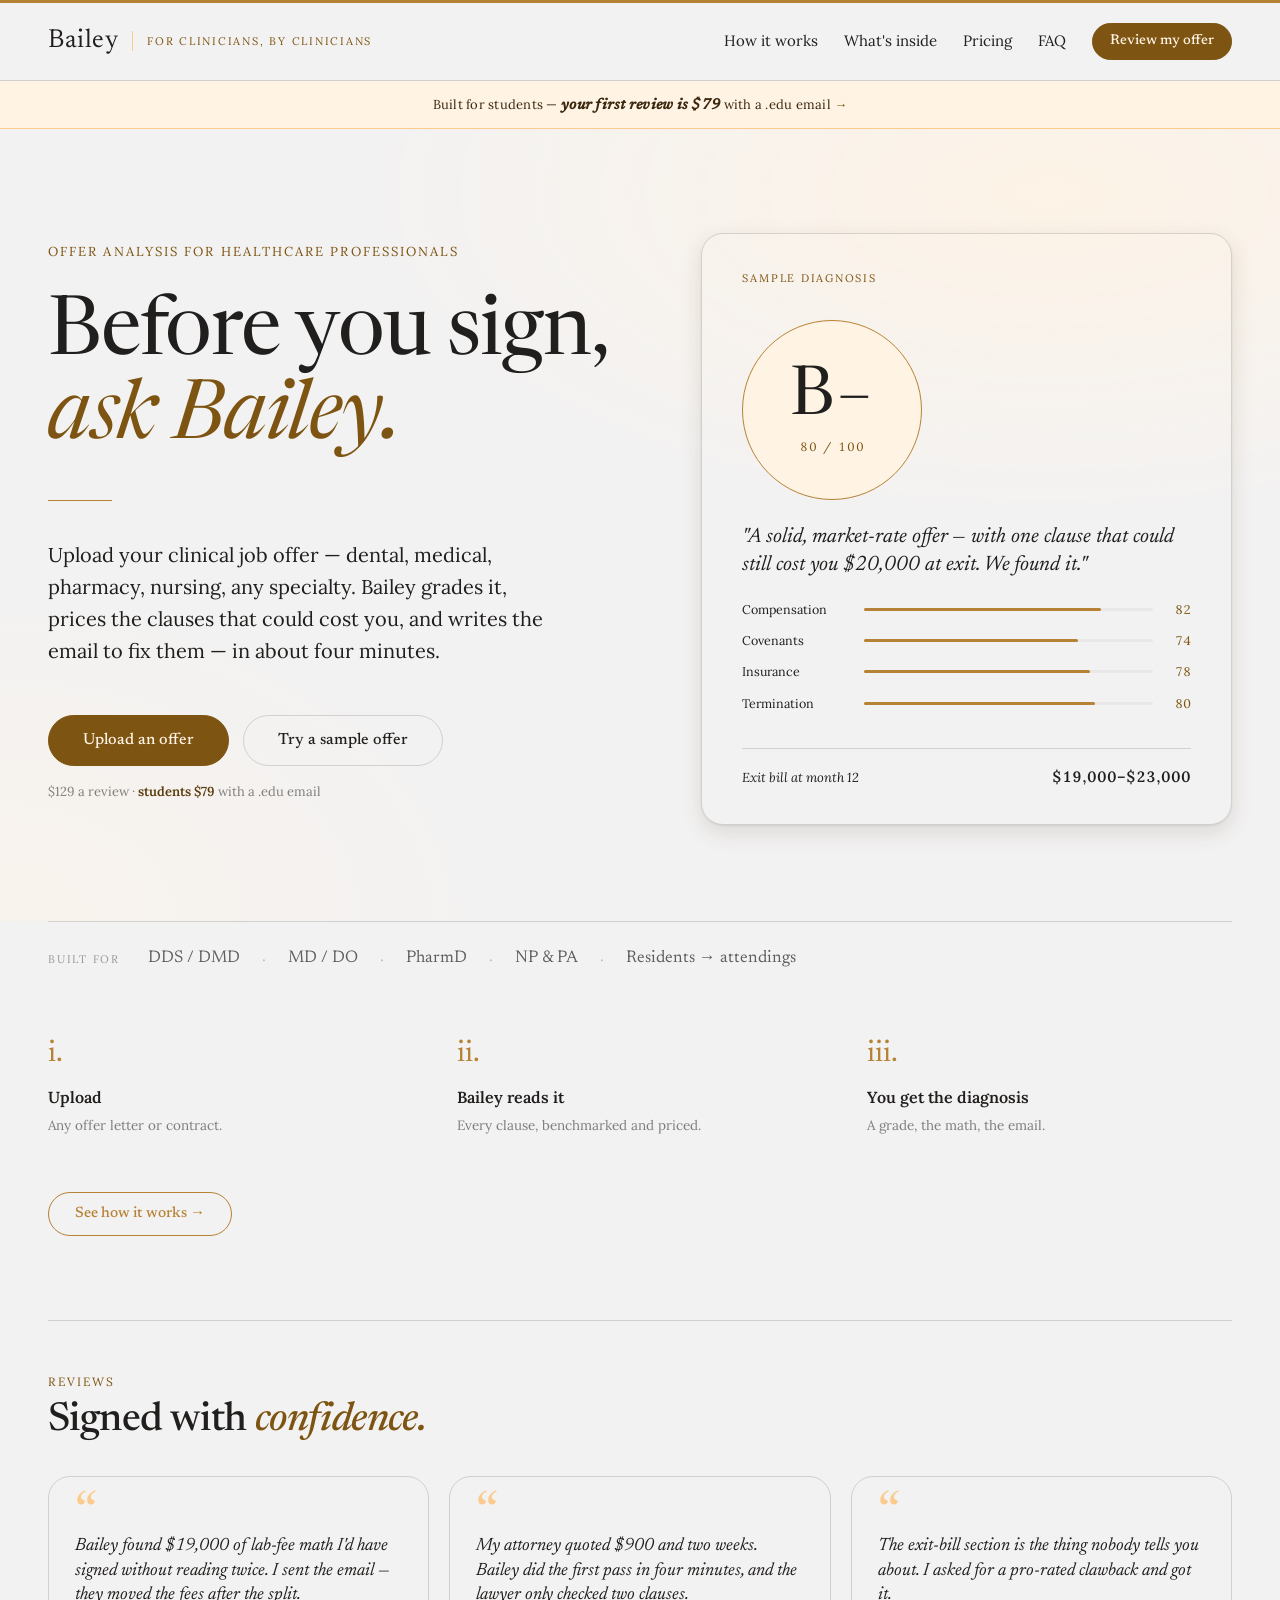
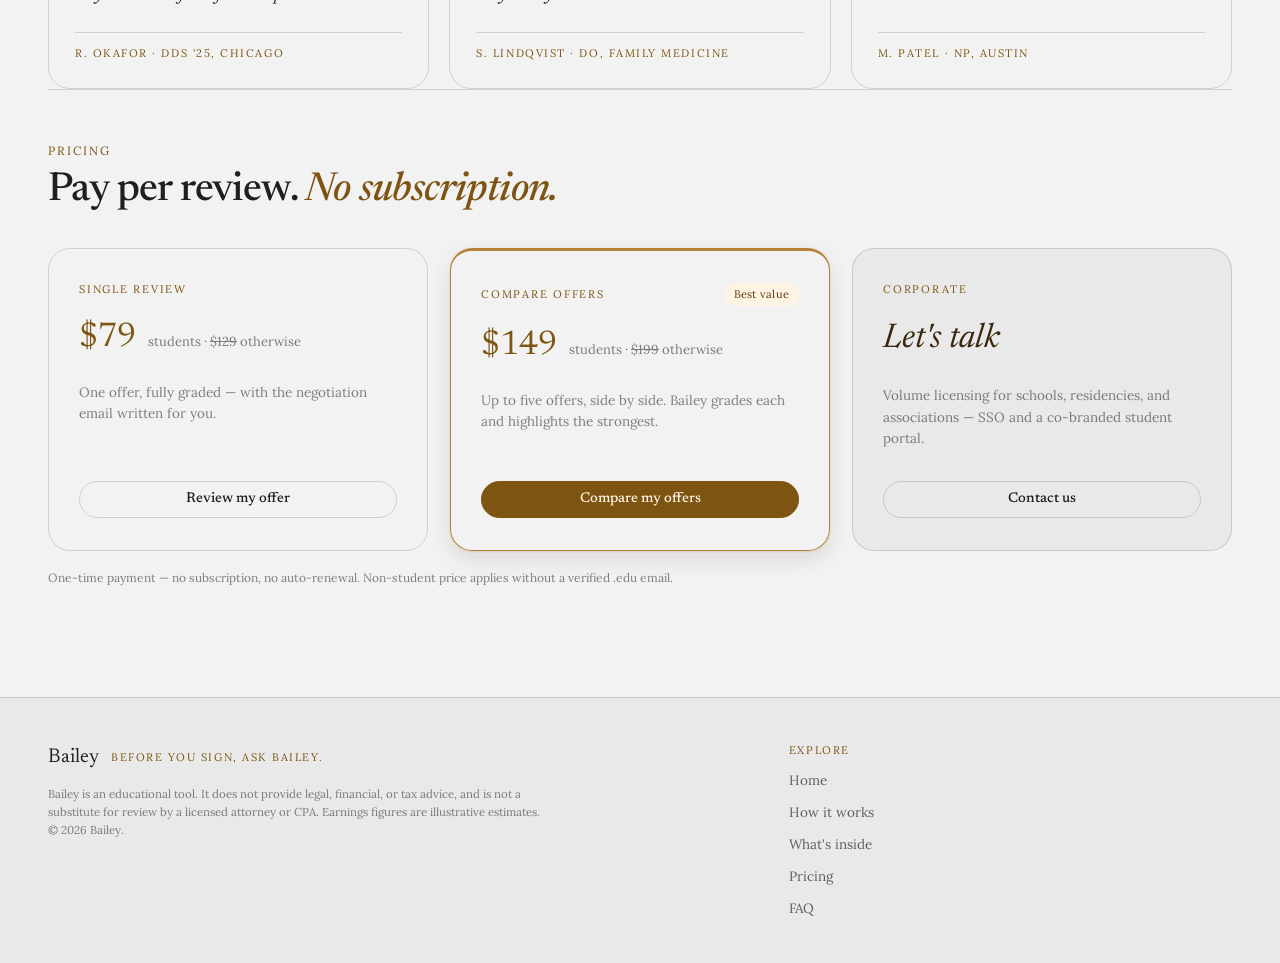
==== commit 21e688ee: "Move questionnaire to a pre-review pop-up with a skip Per feedback, replaced the hero personalizatio" ====
--- a/bailey/public/index.html
+++ b/bailey/public/index.html
@@ -396,8 +396,11 @@
 }
 
 const PROFILE_KEY = "bailey.profile.v1";
+const ASKED_KEY = "bailey.quizasked.v1";
 function loadProfile() { try { return JSON.parse(localStorage.getItem(PROFILE_KEY)) || null; } catch (e) { return null; } }
 function saveProfile() { try { localStorage.setItem(PROFILE_KEY, JSON.stringify(state.profile)); } catch (e) { /* ignore */ } }
+function loadAsked() { try { return localStorage.getItem(ASKED_KEY) === "1"; } catch (e) { return false; } }
+function saveAsked() { try { localStorage.setItem(ASKED_KEY, "1"); } catch (e) { /* ignore */ } }
 
 /* Optional "tell Bailey about your situation" questionnaire \u2014 re-weights the
    review to the reader's life. Kept short; answers live only in the browser. */
@@ -422,7 +425,24 @@
   profile: loadProfile(), // optional questionnaire answers
   quizOpen: false,      // questionnaire modal
   quizDraft: {},        // in-progress questionnaire selections
+  quizAsked: loadAsked(), // have we already offered the questionnaire once?
+  pendingAction: null,  // analysis to run after the pre-review questionnaire
 };
+
+/* Offer the questionnaire once, right before the first review \u2014 then run the
+   analysis whether they fill it out or skip. */
+function maybeQuizThen(action) {
+  if (state.profile || state.quizAsked) { action(); return; }
+  state.pendingAction = action;
+  set({ quizOpen: true, quizDraft: {} });
+}
+function closeQuiz(save) {
+  if (save) { state.profile = Object.assign({}, state.quizDraft); saveProfile(); }
+  state.quizAsked = true; saveAsked();
+  const action = state.pendingAction; state.pendingAction = null;
+  state.quizOpen = false;
+  if (action) action(); else render();
+}
 let stepTimer = null;
 
 function set(patch) { Object.assign(state, patch); render(); }
@@ -722,11 +742,6 @@
             <button class="btn btn-secondary" style="font-size:16px;padding:15px 34px;" data-samples>Try a sample offer</button>
           </div>
           <p class="text-muted" style="font-size:13px;margin-top:16px;">$129 a review \xb7 <strong style="color:var(--color-accent-800);font-weight:600;">students $79</strong> with a .edu email</p>
-          <div style="margin-top:18px;padding-top:16px;border-top:1px solid var(--color-divider);max-width:44ch;">
-            ${state.profile
-              ? `<span class="text-muted" style="font-size:13.5px;">Reviews are personalized for your situation <span style="color:var(--color-accent-700);">&#10003;</span> <button class="btn btn-ghost" data-quiz style="font-size:12.5px;padding:2px 6px;">Edit</button></span>`
-              : `<button class="btn btn-ghost" data-quiz style="font-size:14px;padding:4px 8px;">First, tell Bailey about your situation &rarr;</button><div class="text-muted" style="font-size:12.5px;margin-top:4px;">Optional. It shapes the whole review around your life \u2014 not just a footnote.</div>`}
-          </div>
         </div>
         <div class="card elev-md lift" style="padding:36px 40px;">
           <div style="font-size:11px;letter-spacing:0.16em;text-transform:uppercase;color:var(--color-accent-700);margin-bottom:24px;">Sample diagnosis</div>
@@ -939,9 +954,9 @@
     <div class="card" style="background:var(--color-bg);max-width:600px;width:100%;max-height:90vh;overflow:auto;padding:30px 30px 26px;box-shadow:var(--shadow-lg);">
       <div style="display:flex;justify-content:space-between;align-items:flex-start;gap:12px;">
         <div>
-          <div style="font-size:11px;letter-spacing:0.16em;text-transform:uppercase;color:var(--color-accent-700);">Tailor your review</div>
-          <h3 style="font-size:24px;margin:6px 0 0;">Tell Bailey about your situation</h3>
-          <p class="text-muted" style="font-size:13.5px;line-height:1.55;margin:8px 0 0;max-width:52ch;">Optional, about 30 seconds. It changes which clauses Bailey flags as urgent for you \u2014 nothing is stored beyond your own browser.</p>
+          <div style="font-size:11px;letter-spacing:0.16em;text-transform:uppercase;color:var(--color-accent-700);">Before your review</div>
+          <h3 style="font-size:24px;margin:6px 0 0;">First, tell Bailey about you</h3>
+          <p class="text-muted" style="font-size:13.5px;line-height:1.55;margin:8px 0 0;max-width:54ch;">Five quick questions, about 30 seconds. Bailey builds your review around your life \u2014 re-ranking the red flags and the negotiation plan for what matters most to you. Optional, and nothing leaves your browser.</p>
         </div>
         <button data-quiz-close aria-label="Close" style="background:none;border:none;font-size:24px;line-height:1;cursor:pointer;color:var(--color-neutral-500);">\xd7</button>
       </div>
@@ -954,8 +969,8 @@
         </div>`).join("")}
       </div>
       <div style="margin-top:26px;display:flex;gap:14px;align-items:center;flex-wrap:wrap;">
-        <button class="btn btn-solid" data-quiz-save style="font-size:15px;padding:12px 26px;">Apply to my review</button>
-        <button class="btn btn-ghost" data-quiz-close style="font-size:13px;">Skip for now</button>
+        <button class="btn btn-solid" data-quiz-save style="font-size:15px;padding:12px 26px;">Personalize my review</button>
+        <button class="btn btn-ghost" data-quiz-close style="font-size:13px;">Skip &mdash; just review the offer</button>
       </div>
     </div>
   </div>`;
@@ -1353,12 +1368,12 @@
 function wire() {
   app.querySelectorAll("[data-file]").forEach(fi => fi.addEventListener("change", e => {
     const file = e.target.files && e.target.files[0];
-    if (file) analyzeFile(file);
+    if (file) maybeQuizThen(() => analyzeFile(file));
   }));
-  app.querySelectorAll("[data-sample]").forEach(b => b.addEventListener("click", () => analyzeSample()));
+  app.querySelectorAll("[data-sample]").forEach(b => b.addEventListener("click", () => maybeQuizThen(() => analyzeSample())));
   app.querySelectorAll("[data-samples]").forEach(b => b.addEventListener("click", () => set({ pickerOpen: true })));
-  app.querySelectorAll("[data-pick]").forEach(b => b.addEventListener("click", () => { const id = b.getAttribute("data-pick"); set({ pickerOpen: false }); analyzeSample(id); }));
-  app.querySelectorAll("[data-compare-samples]").forEach(b => b.addEventListener("click", loadCompareSamples));
+  app.querySelectorAll("[data-pick]").forEach(b => b.addEventListener("click", () => { const id = b.getAttribute("data-pick"); state.pickerOpen = false; maybeQuizThen(() => analyzeSample(id)); }));
+  app.querySelectorAll("[data-compare-samples]").forEach(b => b.addEventListener("click", () => { state.pickerOpen = false; maybeQuizThen(loadCompareSamples); }));
   app.querySelectorAll("[data-modal-close]").forEach(b => b.addEventListener("click", () => set({ pickerOpen: false })));
   const modal = app.querySelector("[data-modal]");
   if (modal) modal.addEventListener("click", ev => { if (ev.target === modal) set({ pickerOpen: false }); });
@@ -1371,10 +1386,10 @@
     d[k] = d[k] === v ? undefined : v;
     set({ quizDraft: d });
   }));
-  app.querySelectorAll("[data-quiz-save]").forEach(b => b.addEventListener("click", () => { state.profile = Object.assign({}, state.quizDraft); saveProfile(); set({ quizOpen: false }); }));
-  app.querySelectorAll("[data-quiz-close]").forEach(b => b.addEventListener("click", () => set({ quizOpen: false })));
+  app.querySelectorAll("[data-quiz-save]").forEach(b => b.addEventListener("click", () => closeQuiz(true)));
+  app.querySelectorAll("[data-quiz-close]").forEach(b => b.addEventListener("click", () => closeQuiz(false)));
   const quizM = app.querySelector("[data-modal-quiz]");
-  if (quizM) quizM.addEventListener("click", ev => { if (ev.target === quizM) set({ quizOpen: false }); });
+  if (quizM) quizM.addEventListener("click", ev => { if (ev.target === quizM) closeQuiz(false); });
   app.querySelectorAll("[data-open]").forEach(b => b.addEventListener("click", () => openReport(b.getAttribute("data-open"))));
   app.querySelectorAll("[data-remove]").forEach(b => b.addEventListener("click", ev => { ev.stopPropagation(); removeOffer(b.getAttribute("data-remove")); }));
   app.querySelectorAll("[data-compare]").forEach(b => b.addEventListener("click", openCompare));
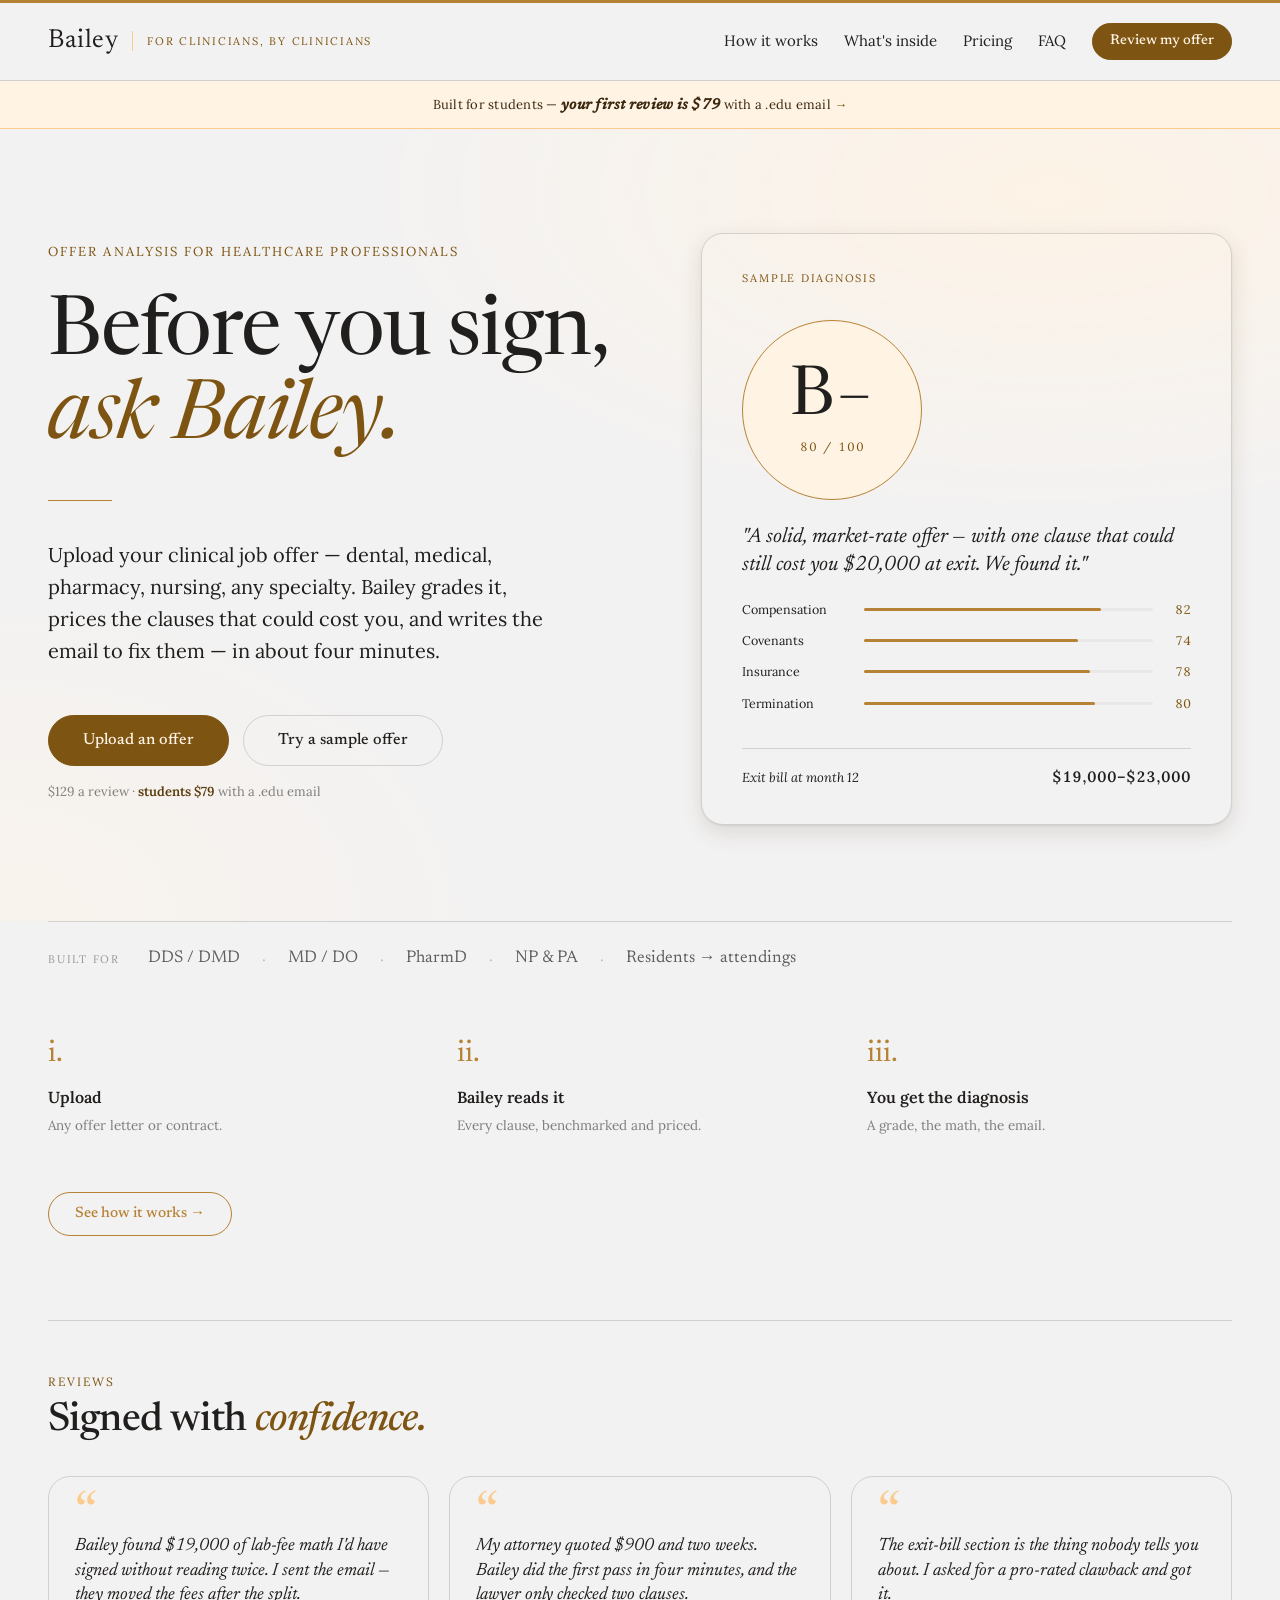
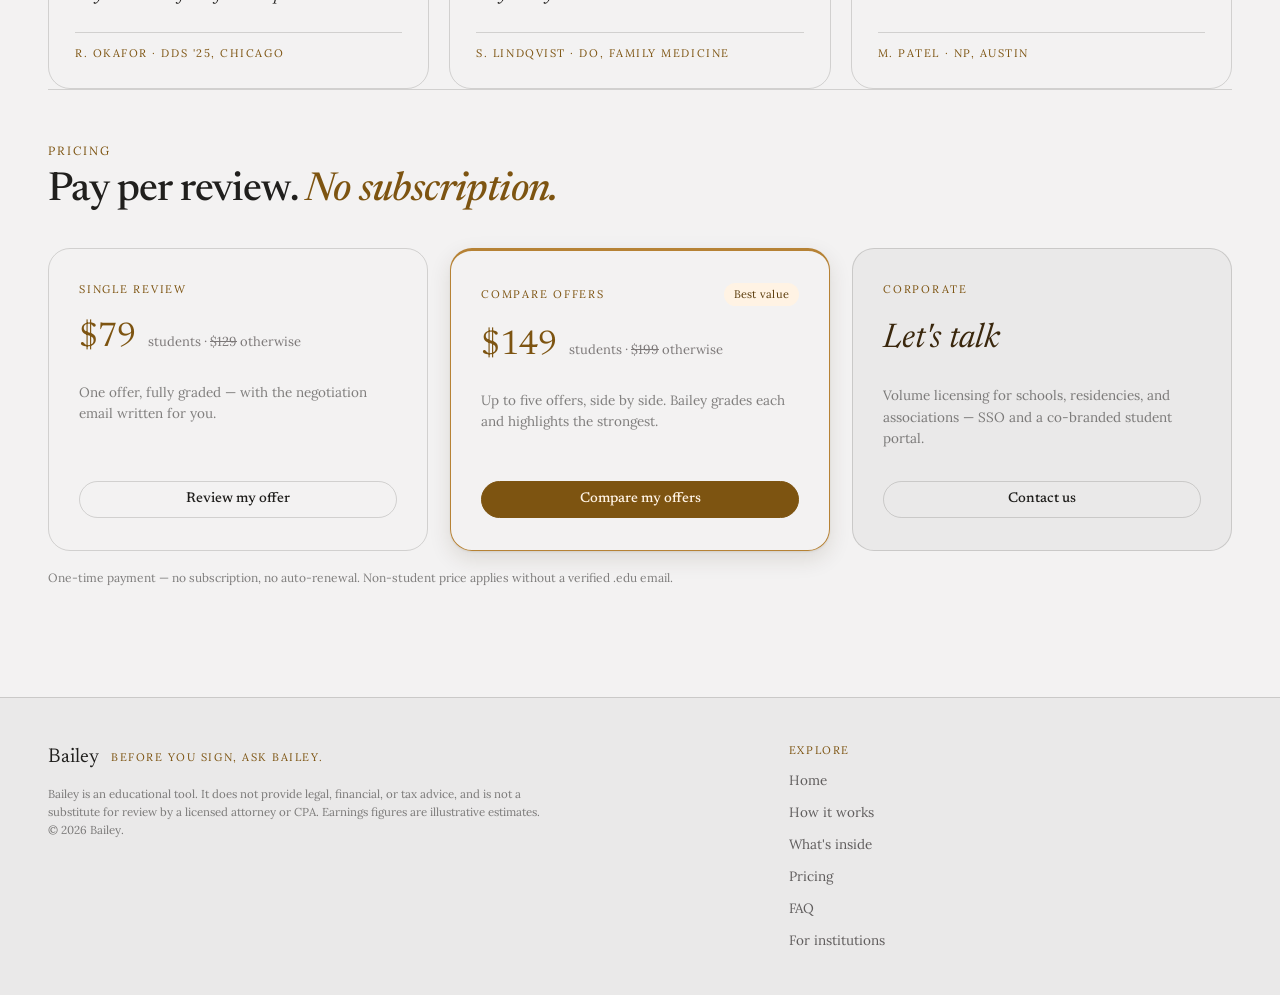
==== commit fb1a7b37: "Pre-pay model: free sample previews, pay before your own review Replace the freemium 'free grade, pa" ====
--- a/bailey/public/index.html
+++ b/bailey/public/index.html
@@ -14,7 +14,7 @@
   font-display: swap;
   src: url([data-uri]) format('woff2');
 }
-
+/* cyrillic-ext */
 @font-face {
   font-family: 'Lora';
   font-style: normal;
@@ -22,7 +22,7 @@
   font-display: swap;
   src: url([data-uri]) format('woff2');
 }
-
+/* cyrillic-ext */
 @font-face {
   font-family: 'Lora';
   font-style: normal;
@@ -30,7 +30,7 @@
   font-display: swap;
   src: url([data-uri]) format('woff2');
 }
-
+/* vietnamese */
 @font-face {
   font-family: 'Newsreader';
   font-style: italic;
@@ -38,7 +38,7 @@
   font-display: swap;
   src: url([data-uri]